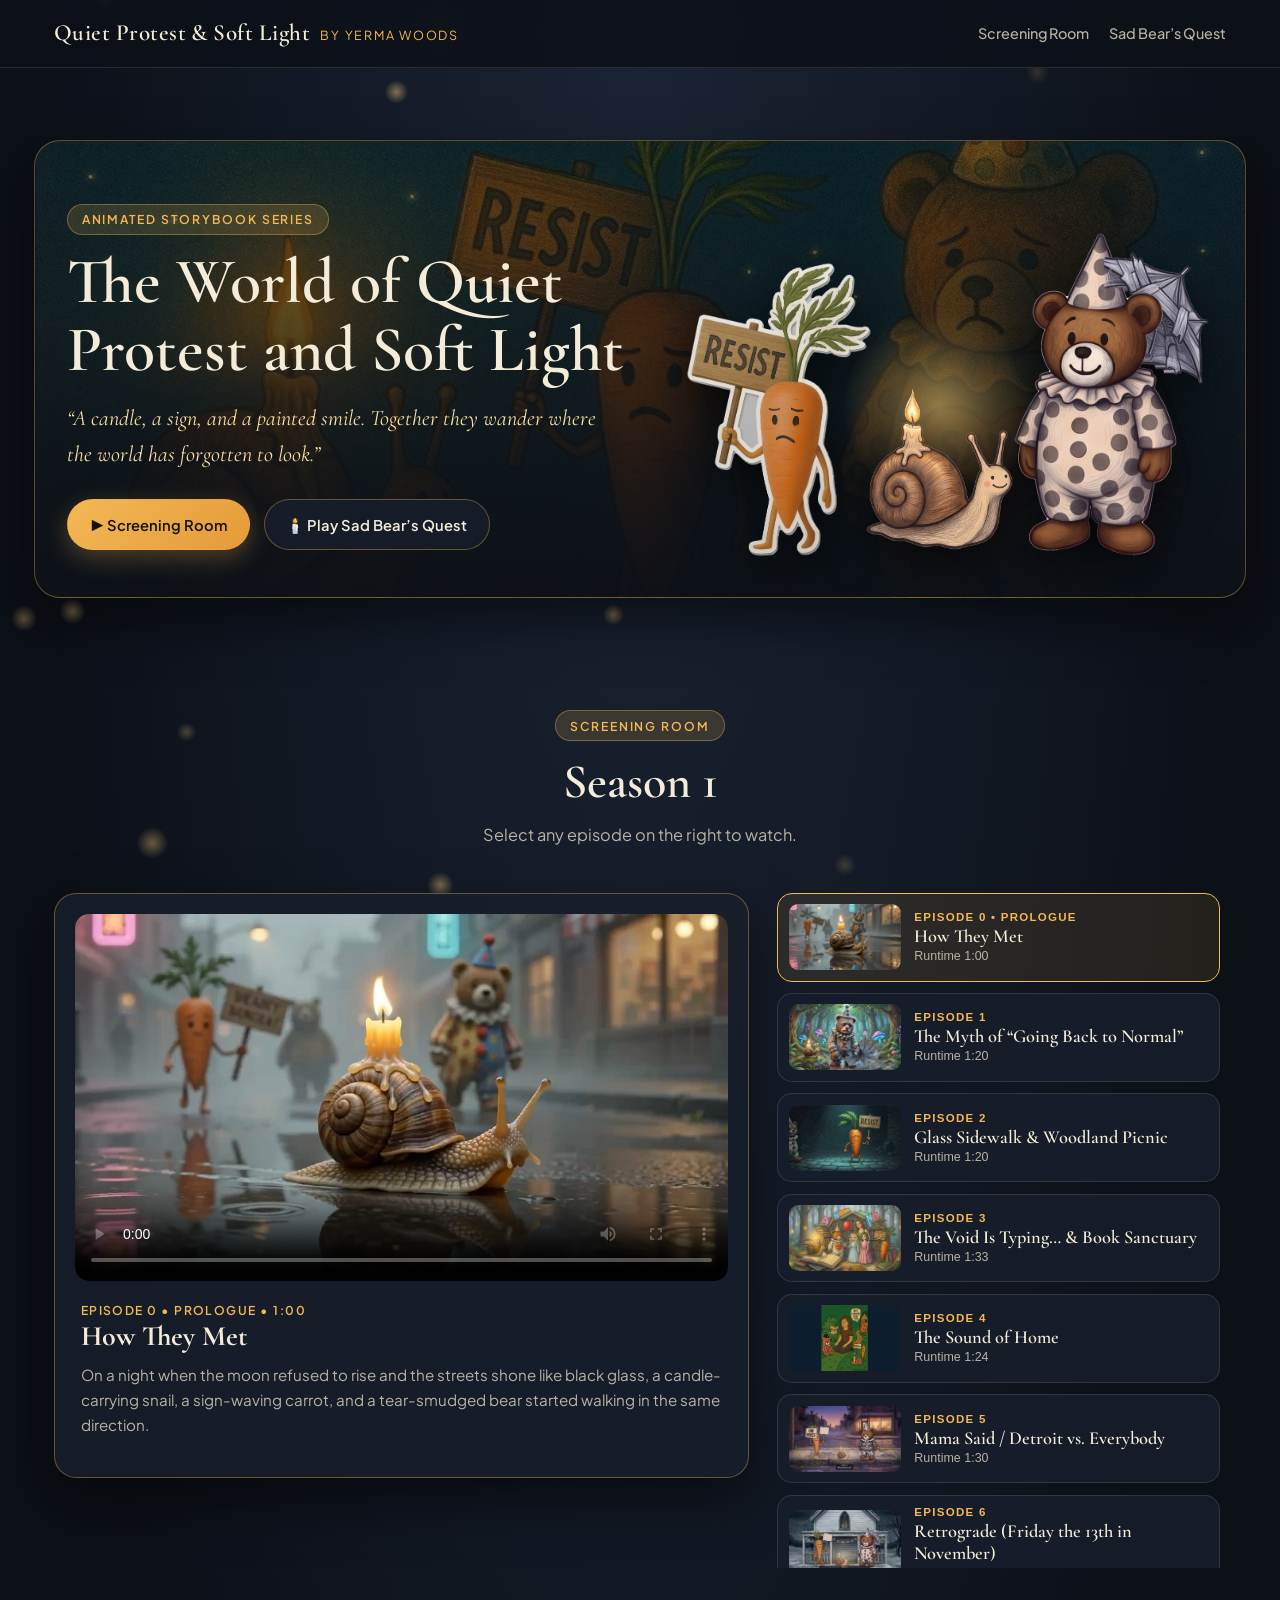
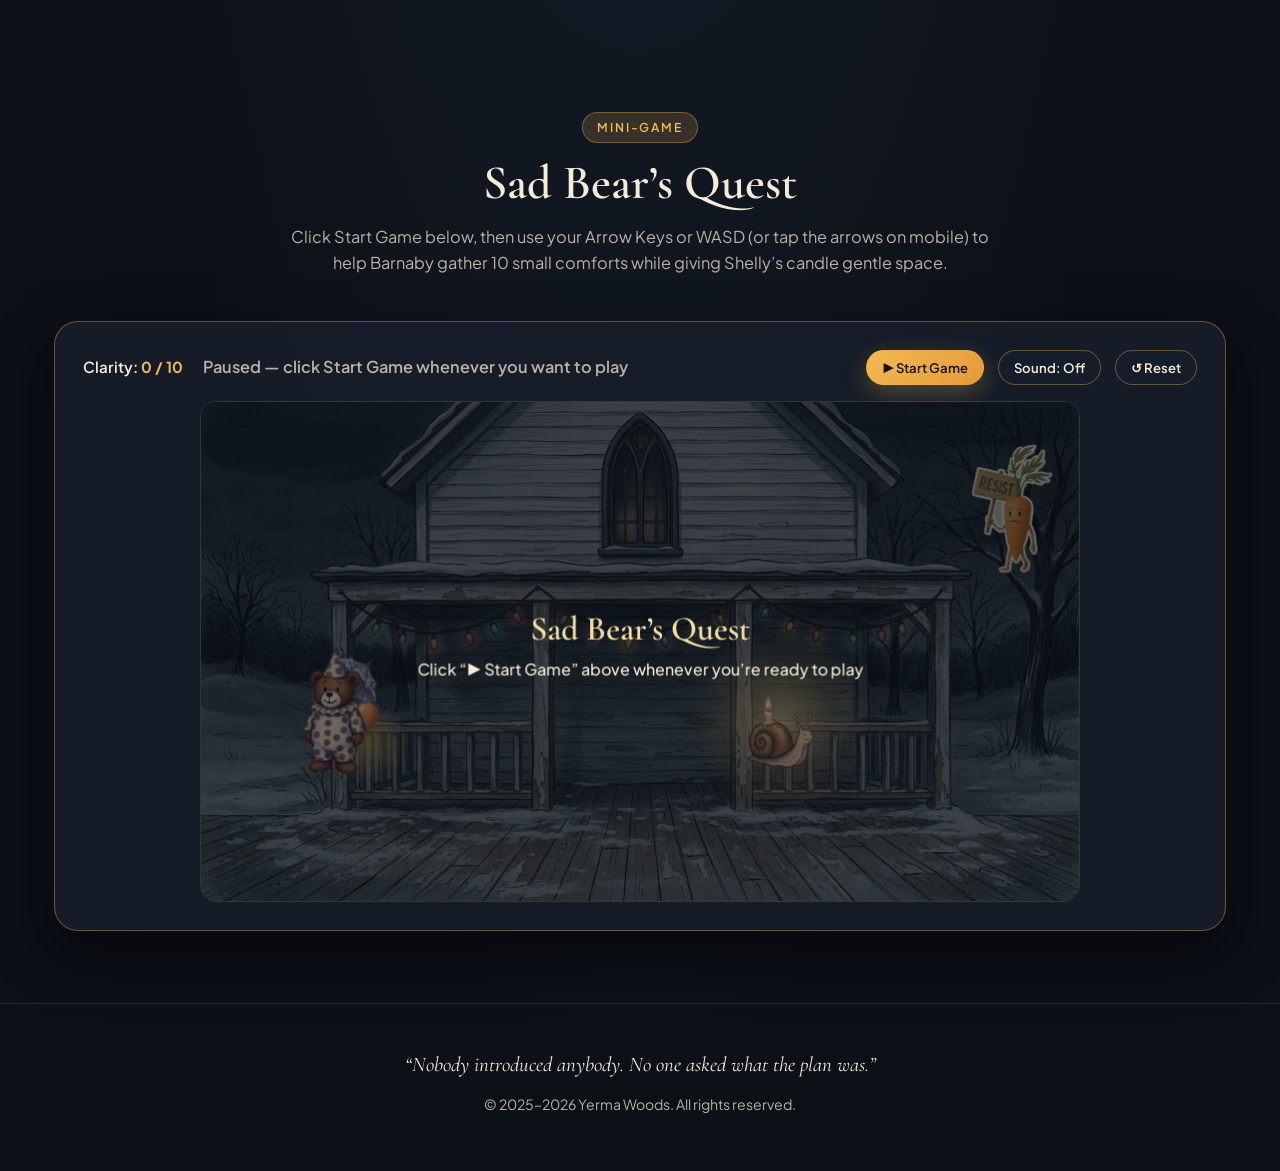
==== index.html @ 66f73f94 "The World of Quiet Protest and Soft Light — Screening Room & Game" ====
<!DOCTYPE html>
<html lang="en">
<head>
  <meta charset="UTF-8">
  <meta name="viewport" content="width=device-width, initial-scale=1.0">
  <title>The World of Quiet Protest and Soft Light — By Yerma Woods</title>
  <meta name="description" content="Watch Season 1 of The World of Quiet Protest and Soft Light and play Sad Bear's Quest.">
  <meta property="og:title" content="The World of Quiet Protest and Soft Light — By Yerma Woods">
  <meta property="og:description" content="Animated storybook fables featuring Shelly, Crunge, and Barnaby.">
  <meta property="og:type" content="website">
  <meta property="og:image" content="assets/posters/ep3.jpg">
  <meta name="twitter:card" content="summary_large_image">

  <link rel="preconnect" href="https://fonts.googleapis.com">
  <link rel="preconnect" href="https://fonts.gstatic.com" crossorigin>
  <link href="https://fonts.googleapis.com/css2?family=Cormorant+Garamond:ital,wght@0,500;0,600;0,700;1,400;1,600&family=Plus+Jakarta+Sans:wght@400;500;600;700&display=swap" rel="stylesheet">
  <link rel="stylesheet" href="styles.css">
</head>
<body>
  <canvas id="fireflyCanvas" aria-hidden="true"></canvas>

  <header class="site-nav">
    <div class="nav-inner">
      <a href="#top" class="brand">
        <span class="brand-title">Quiet Protest &amp; Soft Light</span>
        <span class="brand-byline">By Yerma Woods</span>
      </a>
      <nav class="nav-links" aria-label="Primary">
        <a href="#watch">Screening Room</a>
        <a href="#quest">Sad Bear’s Quest</a>
      </nav>
    </div>
  </header>

  <main id="top">
    <!-- Hero -->
    <section class="hero">
      <div class="hero-stage">
        <div class="hero-copy">
          <span class="eyebrow">Animated Storybook Series</span>
          <h1>The World of Quiet Protest and Soft Light</h1>
          <p class="hero-tagline">“A candle, a sign, and a painted smile. Together they wander where the world has forgotten to look.”</p>
          <div class="btn-row">
            <a href="#watch" class="btn btn-primary">▶ Screening Room</a>
            <a href="#quest" class="btn btn-secondary">🕯️ Play Sad Bear’s Quest</a>
          </div>
        </div>

        <div class="hero-diorama" aria-label="Crunge, Shelly, and Barnaby">
          <img class="diorama-char diorama-crunge" src="assets/sprites/crunge-resist.png" alt="Crunge" draggable="false">
          <div class="diorama-shelly-wrap">
            <div class="candle-aura"></div>
            <img class="diorama-char diorama-shelly" src="assets/sprites/shelly-content.png" alt="Shelly" draggable="false">
          </div>
          <img class="diorama-char diorama-barnaby" src="assets/sprites/barnaby-umbrella.png" alt="Barnaby" draggable="false">
        </div>
      </div>
    </section>

    <!-- 1. Season 1 Screening Room (Stream Only — No Downloads) -->
    <section id="watch" class="section">
      <div class="section-header">
        <span class="eyebrow">Screening Room</span>
        <h2 class="section-title">Season 1</h2>
        <p class="section-sub">Select any episode on the right to watch.</p>
      </div>

      <div class="theater-grid">
        <div class="player-card">
          <div id="videoStage" class="video-stage">
            <video id="mainVideo" controls controlsList="nodownload noplaybackrate" disablePictureInPicture playsinline preload="metadata" poster="assets/posters/ep0.jpg"></video>
          </div>
          <div class="player-meta">
            <div class="player-top-row">
              <div>
                <div id="nowPlayingBadge" class="now-playing-badge">Episode 0 • 1:00</div>
                <h3 id="playerTitle" class="player-title">How They Met</h3>
              </div>
            </div>
            <p id="playerDesc" class="player-desc"></p>
          </div>
        </div>

        <div id="episodePlaylist" class="playlist" aria-label="Episode selection"></div>
      </div>
    </section>

    <!-- 2. Sad Bear's Quest Mini-Game -->
    <section id="quest" class="section">
      <div class="section-header">
        <span class="eyebrow">Mini-Game</span>
        <h2 class="section-title">Sad Bear’s Quest</h2>
        <p class="section-sub">Click Start Game below, then use your Arrow Keys or WASD (or tap the arrows on mobile) to help Barnaby gather 10 small comforts while giving Shelly’s candle gentle space.</p>
      </div>

      <div class="game-shell">
        <div class="game-hud">
          <div class="hud-stats">
            <div class="hud-stat">Clarity: <span id="questScore">0 / 10</span></div>
            <div id="questStatus" class="section-sub">Paused — click Start Game whenever you want to play</div>
          </div>
          <div class="btn-row">
            <button id="questStartBtn" type="button" class="btn btn-primary btn-sm">▶ Start Game</button>
            <button id="questMuteBtn" type="button" class="btn btn-secondary btn-sm">Sound: Off</button>
            <button id="questResetBtn" type="button" class="btn btn-secondary btn-sm">↺ Reset</button>
          </div>
        </div>

        <div class="game-canvas-wrap">
          <canvas id="questCanvas" width="880" height="500"></canvas>
        </div>

        <div class="touch-controls" aria-label="Touch directional controls">
          <button type="button" class="touch-btn" data-dir="arrowleft" aria-label="Move Left">◀</button>
          <button type="button" class="touch-btn" data-dir="arrowup" aria-label="Move Up">▲</button>
          <button type="button" class="touch-btn" data-dir="arrowdown" aria-label="Move Down">▼</button>
          <button type="button" class="touch-btn" data-dir="arrowright" aria-label="Move Right">▶</button>
        </div>
      </div>
    </section>
  </main>

  <footer class="site-footer">
    <p class="footer-quote">“Nobody introduced anybody. No one asked what the plan was.”</p>
    <p>© 2025–2026 Yerma Woods. All rights reserved.</p>
  </footer>

  <script src="app.js"></script>
</body>
</html>
---- styles.css ----
:root {
  --bg-deep: #0c1017;
  --bg-mid: #131924;
  --bg-card: rgba(24, 31, 44, 0.86);
  --bg-card-hover: rgba(31, 40, 56, 0.95);
  --parchment: #f4ecd8;
  --parchment-muted: #b9b2a3;
  --amber: #f3b855;
  --amber-soft: rgba(243, 184, 85, 0.16);
  --amber-glow: rgba(243, 184, 85, 0.42);
  --terracotta: #d97843;
  --moss: #7ba07b;
  --border: rgba(244, 236, 216, 0.12);
  --border-amber: rgba(243, 184, 85, 0.36);
  --shadow-lg: 0 22px 54px rgba(0, 0, 0, 0.55);
  --font-serif: 'Cormorant Garamond', Georgia, serif;
  --font-sans: 'Plus Jakarta Sans', -apple-system, BlinkMacSystemFont, sans-serif;
  --font-marker: 'Permanent Marker', 'Caveat', cursive;
}

* {
  box-sizing: border-box;
  margin: 0;
  padding: 0;
}

html {
  scroll-behavior: smooth;
  background-color: var(--bg-deep);
  color: var(--parchment);
}

body {
  font-family: var(--font-sans);
  background: radial-gradient(ellipse at 50% 0%, #1b2434 0%, var(--bg-deep) 68%);
  color: var(--parchment);
  line-height: 1.65;
  overflow-x: hidden;
  min-height: 100vh;
}

img, canvas {
  -webkit-user-drag: none;
  user-select: none;
  -webkit-touch-callout: none;
}

#fireflyCanvas {
  position: fixed;
  inset: 0;
  width: 100%;
  height: 100%;
  pointer-events: none;
  z-index: 0;
  opacity: 0.72;
}

/* Navigation */
.site-nav {
  position: sticky;
  top: 0;
  z-index: 50;
  backdrop-filter: blur(14px);
  -webkit-backdrop-filter: blur(14px);
  background: rgba(12, 16, 23, 0.84);
  border-bottom: 1px solid var(--border);
}

.nav-inner {
  max-width: 1220px;
  margin: 0 auto;
  padding: 0.9rem 1.5rem;
  display: flex;
  align-items: center;
  justify-content: space-between;
  gap: 1rem;
  flex-wrap: wrap;
}

.brand {
  display: flex;
  align-items: baseline;
  gap: 0.65rem;
  text-decoration: none;
  color: var(--parchment);
}

.brand-title {
  font-family: var(--font-serif);
  font-size: 1.45rem;
  font-weight: 600;
  letter-spacing: 0.02em;
}

.brand-byline {
  font-size: 0.78rem;
  text-transform: uppercase;
  letter-spacing: 0.14em;
  color: var(--amber);
}

.nav-links {
  display: flex;
  gap: 1.25rem;
  flex-wrap: wrap;
}

.nav-links a {
  color: var(--parchment-muted);
  text-decoration: none;
  font-size: 0.9rem;
  font-weight: 500;
  transition: color 0.2s ease;
}

.nav-links a:hover {
  color: var(--amber);
}

/* Layout */
main, footer {
  position: relative;
  z-index: 1;
}

.section {
  max-width: 1220px;
  margin: 0 auto;
  padding: 4.5rem 1.5rem;
}

.section-header {
  text-align: center;
  max-width: 720px;
  margin: 0 auto 2.75rem;
}

.eyebrow {
  display: inline-block;
  font-size: 0.76rem;
  font-weight: 600;
  text-transform: uppercase;
  letter-spacing: 0.16em;
  color: var(--amber);
  background: var(--amber-soft);
  border: 1px solid var(--border-amber);
  padding: 0.28rem 0.85rem;
  border-radius: 999px;
  margin-bottom: 0.85rem;
}

.section-title {
  font-family: var(--font-serif);
  font-size: clamp(2.1rem, 4vw, 3rem);
  font-weight: 600;
  line-height: 1.15;
  margin-bottom: 0.75rem;
}

.section-sub {
  color: var(--parchment-muted);
  font-size: 1.02rem;
}

/* Hero Stage */
.hero {
  position: relative;
  max-width: 1260px;
  margin: 1.5rem auto 0;
  padding: 3rem 1.5rem 2.5rem;
}

.hero-stage {
  position: relative;
  border-radius: 26px;
  overflow: hidden;
  border: 1px solid var(--border-amber);
  box-shadow: var(--shadow-lg);
  background:
    linear-gradient(180deg, rgba(12, 16, 23, 0.45) 0%, rgba(12, 16, 23, 0.88) 72%, rgba(12, 16, 23, 0.97) 100%),
    url('assets/backgrounds/starry-night.jpg') center/cover no-repeat;
  padding: 3.5rem 2rem 2.5rem;
  display: grid;
  grid-template-columns: 1.1fr 1fr;
  gap: 2rem;
  align-items: center;
}

.hero-copy h1 {
  font-family: var(--font-serif);
  font-size: clamp(2.5rem, 5vw, 4.1rem);
  line-height: 1.06;
  font-weight: 600;
  margin-bottom: 1rem;
}

.hero-tagline {
  font-family: var(--font-serif);
  font-style: italic;
  font-size: 1.38rem;
  color: #f9dfa7;
  margin-bottom: 1.65rem;
  max-width: 540px;
}

.hero-desc {
  color: var(--parchment-muted);
  font-size: 1rem;
  max-width: 520px;
  margin-bottom: 1.75rem;
}

.btn-row {
  display: flex;
  flex-wrap: wrap;
  gap: 0.85rem;
}

.btn {
  display: inline-flex;
  align-items: center;
  gap: 0.5rem;
  padding: 0.78rem 1.35rem;
  border-radius: 999px;
  font-size: 0.92rem;
  font-weight: 600;
  text-decoration: none;
  cursor: pointer;
  border: 1px solid transparent;
  transition: transform 0.18s ease, box-shadow 0.18s ease, background 0.18s ease;
  font-family: var(--font-sans);
}

.btn:hover {
  transform: translateY(-2px);
}

.btn-primary {
  background: linear-gradient(135deg, var(--amber) 0%, #e59a38 100%);
  color: #15120c;
  box-shadow: 0 8px 24px rgba(243, 184, 85, 0.28);
}

.btn-secondary {
  background: rgba(24, 31, 44, 0.82);
  color: var(--parchment);
  border-color: var(--border-amber);
}

.btn-secondary:hover {
  background: rgba(38, 48, 66, 0.95);
}

.btn-sm {
  padding: 0.48rem 0.95rem;
  font-size: 0.82rem;
}

.hero-diorama {
  position: relative;
  height: 360px;
  display: flex;
  align-items: flex-end;
  justify-content: center;
}

.diorama-char {
  position: relative;
  object-fit: contain;
  filter: drop-shadow(0 16px 24px rgba(0, 0, 0, 0.65));
  transition: transform 0.35s ease;
}

.diorama-char:hover {
  transform: translateY(-6px) scale(1.03);
}

.diorama-crunge {
  height: 295px;
  margin-right: -12px;
  z-index: 2;
}

.diorama-shelly-wrap {
  position: relative;
  z-index: 3;
  margin: 0 6px;
}

.candle-aura {
  position: absolute;
  width: 190px;
  height: 190px;
  left: 50%;
  top: 12%;
  transform: translate(-50%, -50%);
  background: radial-gradient(circle, rgba(255, 214, 122, 0.52) 0%, rgba(243, 184, 85, 0.18) 45%, transparent 72%);
  border-radius: 50%;
  animation: pulseCandle 3.4s ease-in-out infinite;
  pointer-events: none;
}

@keyframes pulseCandle {
  0%, 100% { transform: translate(-50%, -50%) scale(0.95); opacity: 0.82; }
  50% { transform: translate(-50%, -50%) scale(1.09); opacity: 1; }
}

.diorama-shelly {
  height: 162px;
}

.diorama-barnaby {
  height: 325px;
  margin-left: -6px;
  z-index: 2;
}

/* Screening Room */
.theater-grid {
  display: grid;
  grid-template-columns: 1.55fr 1fr;
  gap: 1.75rem;
  align-items: start;
}

.player-card {
  background: var(--bg-card);
  border: 1px solid var(--border-amber);
  border-radius: 22px;
  padding: 1.25rem;
  box-shadow: var(--shadow-lg);
}

.video-stage {
  width: 100%;
  background: #05070b;
  border-radius: 14px;
  overflow: hidden;
  display: flex;
  justify-content: center;
  align-items: center;
  aspect-ratio: 16 / 9;
  transition: aspect-ratio 0.25s ease;
}

.video-stage.vertical-mode {
  aspect-ratio: auto;
  max-height: 580px;
}

.video-stage video {
  width: 100%;
  height: 100%;
  max-height: 580px;
  object-fit: contain;
  display: block;
}

.player-meta {
  padding: 1.15rem 0.35rem 0.25rem;
}

.player-top-row {
  display: flex;
  justify-content: space-between;
  align-items: flex-start;
  gap: 1rem;
  flex-wrap: wrap;
  margin-bottom: 0.55rem;
}

.now-playing-badge {
  font-size: 0.76rem;
  text-transform: uppercase;
  letter-spacing: 0.12em;
  color: var(--amber);
  font-weight: 600;
}

.player-title {
  font-family: var(--font-serif);
  font-size: 1.75rem;
  line-height: 1.2;
}

.player-desc {
  color: var(--parchment-muted);
  font-size: 0.95rem;
  margin-bottom: 1rem;
}

.player-actions {
  display: flex;
  flex-wrap: wrap;
  gap: 0.65rem;
  align-items: center;
}

.voice-toggle {
  display: none;
  gap: 0.4rem;
  background: rgba(12, 16, 23, 0.7);
  padding: 0.28rem;
  border-radius: 999px;
  border: 1px solid var(--border);
}

.voice-toggle.visible {
  display: inline-flex;
}

.voice-pill {
  background: transparent;
  border: none;
  color: var(--parchment-muted);
  font-size: 0.78rem;
  font-weight: 600;
  padding: 0.35rem 0.75rem;
  border-radius: 999px;
  cursor: pointer;
}

.voice-pill.active {
  background: var(--amber);
  color: #16120a;
}

.playlist {
  display: flex;
  flex-direction: column;
  gap: 0.72rem;
  max-height: 675px;
  overflow-y: auto;
  padding-right: 0.35rem;
}

.ep-item {
  display: grid;
  grid-template-columns: 112px 1fr;
  gap: 0.85rem;
  align-items: center;
  background: var(--bg-card);
  border: 1px solid var(--border);
  border-radius: 15px;
  padding: 0.65rem;
  cursor: pointer;
  text-align: left;
  color: var(--parchment);
  transition: border-color 0.2s ease, background 0.2s ease, transform 0.16s ease;
}

.ep-item:hover {
  background: var(--bg-card-hover);
  transform: translateX(3px);
}

.ep-item.active {
  border-color: var(--amber);
  background: rgba(243, 184, 85, 0.1);
}

.ep-thumb {
  width: 112px;
  height: 66px;
  border-radius: 9px;
  object-fit: cover;
  background: #0a0d13;
}

.ep-num {
  font-size: 0.72rem;
  font-weight: 700;
  text-transform: uppercase;
  letter-spacing: 0.11em;
  color: var(--amber);
}

.ep-name {
  font-family: var(--font-serif);
  font-size: 1.15rem;
  font-weight: 600;
  line-height: 1.2;
  margin: 0.12rem 0;
}

.ep-runtime {
  font-size: 0.78rem;
  color: var(--parchment-muted);
}

/* Cast Cards */
.trio-grid {
  display: grid;
  grid-template-columns: repeat(3, 1fr);
  gap: 1.5rem;
  margin-bottom: 2rem;
}

.cast-card {
  background: var(--bg-card);
  border: 1px solid var(--border);
  border-radius: 22px;
  padding: 1.65rem 1.4rem;
  display: flex;
  flex-direction: column;
  align-items: center;
  text-align: center;
  box-shadow: var(--shadow-lg);
}

.cast-stage {
  height: 255px;
  width: 100%;
  display: flex;
  align-items: center;
  justify-content: center;
  background: radial-gradient(circle at 50% 62%, rgba(243, 184, 85, 0.14) 0%, transparent 66%);
  margin-bottom: 1rem;
  position: relative;
}

.cast-stage img {
  max-height: 235px;
  max-width: 90%;
  object-fit: contain;
  filter: drop-shadow(0 12px 20px rgba(0, 0, 0, 0.55));
  transition: transform 0.25s ease;
}

.mood-pills {
  display: flex;
  flex-wrap: wrap;
  justify-content: center;
  gap: 0.4rem;
  margin-bottom: 1.1rem;
}

.mood-pill {
  background: rgba(255, 255, 255, 0.05);
  border: 1px solid var(--border);
  color: var(--parchment-muted);
  padding: 0.3rem 0.68rem;
  border-radius: 999px;
  font-size: 0.76rem;
  cursor: pointer;
  transition: all 0.18s ease;
}

.mood-pill.active, .mood-pill:hover {
  border-color: var(--amber);
  color: #16120a;
  background: var(--amber);
  font-weight: 600;
}

.cast-role {
  font-size: 0.74rem;
  text-transform: uppercase;
  letter-spacing: 0.14em;
  color: var(--amber);
  margin-bottom: 0.25rem;
}

.cast-name {
  font-family: var(--font-serif);
  font-size: 1.7rem;
  margin-bottom: 0.6rem;
}

.cast-quote {
  font-size: 0.93rem;
  color: var(--parchment-muted);
  line-height: 1.62;
}

.supporting-grid {
  display: grid;
  grid-template-columns: repeat(3, 1fr);
  gap: 1.25rem;
}

.support-card {
  background: rgba(20, 26, 37, 0.75);
  border: 1px solid var(--border);
  border-radius: 18px;
  padding: 1.15rem;
  display: flex;
  align-items: center;
  gap: 1rem;
}

.support-card img {
  width: 86px;
  height: 105px;
  object-fit: contain;
  flex-shrink: 0;
  filter: drop-shadow(0 8px 14px rgba(0, 0, 0, 0.5));
}

.support-card h4 {
  font-family: var(--font-serif);
  font-size: 1.3rem;
  margin-bottom: 0.2rem;
}

.support-card p {
  font-size: 0.86rem;
  color: var(--parchment-muted);
}

/* Protest Sign Studio */
.studio-wrap {
  display: grid;
  grid-template-columns: 1fr 1.05fr;
  gap: 2rem;
  background: var(--bg-card);
  border: 1px solid var(--border-amber);
  border-radius: 24px;
  padding: 2rem;
  box-shadow: var(--shadow-lg);
  align-items: center;
}

.studio-canvas-box {
  display: flex;
  flex-direction: column;
  align-items: center;
  gap: 0.75rem;
}

#signCanvas {
  width: 100%;
  max-width: 460px;
  height: auto;
  border-radius: 18px;
  border: 1px solid var(--border);
  background: repeating-conic-gradient(#171e2b 0% 25%, #111722 0% 50%) 50% / 24px 24px;
  box-shadow: 0 14px 34px rgba(0, 0, 0, 0.5);
}

.studio-controls {
  display: flex;
  flex-direction: column;
  gap: 1.15rem;
}

.control-group label {
  display: block;
  font-size: 0.82rem;
  font-weight: 600;
  text-transform: uppercase;
  letter-spacing: 0.1em;
  color: var(--amber);
  margin-bottom: 0.45rem;
}

.control-group textarea {
  width: 100%;
  background: rgba(10, 14, 21, 0.85);
  border: 1px solid var(--border-amber);
  border-radius: 12px;
  padding: 0.8rem 1rem;
  color: var(--parchment);
  font-family: var(--font-sans);
  font-size: 1rem;
  resize: vertical;
  min-height: 86px;
}

.chip-row {
  display: flex;
  flex-wrap: wrap;
  gap: 0.45rem;
}

.preset-chip {
  background: rgba(255, 255, 255, 0.06);
  border: 1px solid var(--border);
  color: var(--parchment);
  padding: 0.36rem 0.72rem;
  border-radius: 999px;
  font-size: 0.78rem;
  cursor: pointer;
  transition: all 0.16s ease;
}

.preset-chip:hover, .preset-chip.active {
  border-color: var(--amber);
  background: var(--amber-soft);
  color: #ffe2a4;
}

/* Sad Bear's Quest Mini-Game */
.game-shell {
  background: var(--bg-card);
  border: 1px solid var(--border-amber);
  border-radius: 24px;
  padding: 1.75rem;
  box-shadow: var(--shadow-lg);
}

.game-hud {
  display: flex;
  justify-content: space-between;
  align-items: center;
  flex-wrap: wrap;
  gap: 1rem;
  margin-bottom: 1rem;
}

.hud-stats {
  display: flex;
  gap: 1.25rem;
  font-weight: 600;
  font-size: 0.95rem;
}

.hud-stat span {
  color: var(--amber);
  font-weight: 700;
}

.game-canvas-wrap {
  position: relative;
  width: 100%;
  max-width: 880px;
  margin: 0 auto;
  border-radius: 16px;
  overflow: hidden;
  border: 1px solid var(--border);
}

#questCanvas {
  width: 100%;
  height: auto;
  display: block;
  background: #0e1520;
}

.touch-controls {
  display: none;
  justify-content: center;
  gap: 0.6rem;
  margin-top: 1rem;
}

.touch-btn {
  width: 52px;
  height: 52px;
  border-radius: 14px;
  border: 1px solid var(--border-amber);
  background: rgba(20, 27, 39, 0.92);
  color: var(--parchment);
  font-size: 1.25rem;
  cursor: pointer;
}

@media (pointer: coarse), (max-width: 820px) {
  .touch-controls {
    display: flex;
  }
}

/* Stickers */
.sticker-grid {
  display: grid;
  grid-template-columns: repeat(4, 1fr);
  gap: 1.25rem;
}

.sticker-card {
  background: var(--bg-card);
  border: 1px solid var(--border);
  border-radius: 20px;
  padding: 1.35rem 1rem;
  text-align: center;
  display: flex;
  flex-direction: column;
  align-items: center;
  justify-content: space-between;
  gap: 0.85rem;
}

.sticker-card img {
  height: 175px;
  max-width: 92%;
  object-fit: contain;
  filter: drop-shadow(0 10px 18px rgba(0, 0, 0, 0.5));
  transition: transform 0.22s ease;
}

.sticker-card:hover img {
  transform: scale(1.06) rotate(-2deg);
}

.sticker-card h4 {
  font-family: var(--font-serif);
  font-size: 1.25rem;
}

/* Footer */
.site-footer {
  border-top: 1px solid var(--border);
  padding: 2.8rem 1.5rem 3.4rem;
  text-align: center;
  color: var(--parchment-muted);
  font-size: 0.88rem;
}

.footer-quote {
  font-family: var(--font-serif);
  font-style: italic;
  font-size: 1.3rem;
  color: var(--parchment);
  margin-bottom: 0.65rem;
}

@media (max-width: 960px) {
  .hero-stage,
  .theater-grid,
  .studio-wrap {
    grid-template-columns: 1fr;
  }
  .trio-grid {
    grid-template-columns: 1fr;
  }
  .supporting-grid {
    grid-template-columns: 1fr;
  }
  .sticker-grid {
    grid-template-columns: repeat(2, 1fr);
  }
  .hero-diorama {
    height: 290px;
  }
  .diorama-barnaby { height: 250px; }
  .diorama-crunge { height: 235px; }
  .diorama-shelly { height: 130px; }
}

@media (max-width: 520px) {
  .sticker-grid {
    grid-template-columns: 1fr;
  }
}
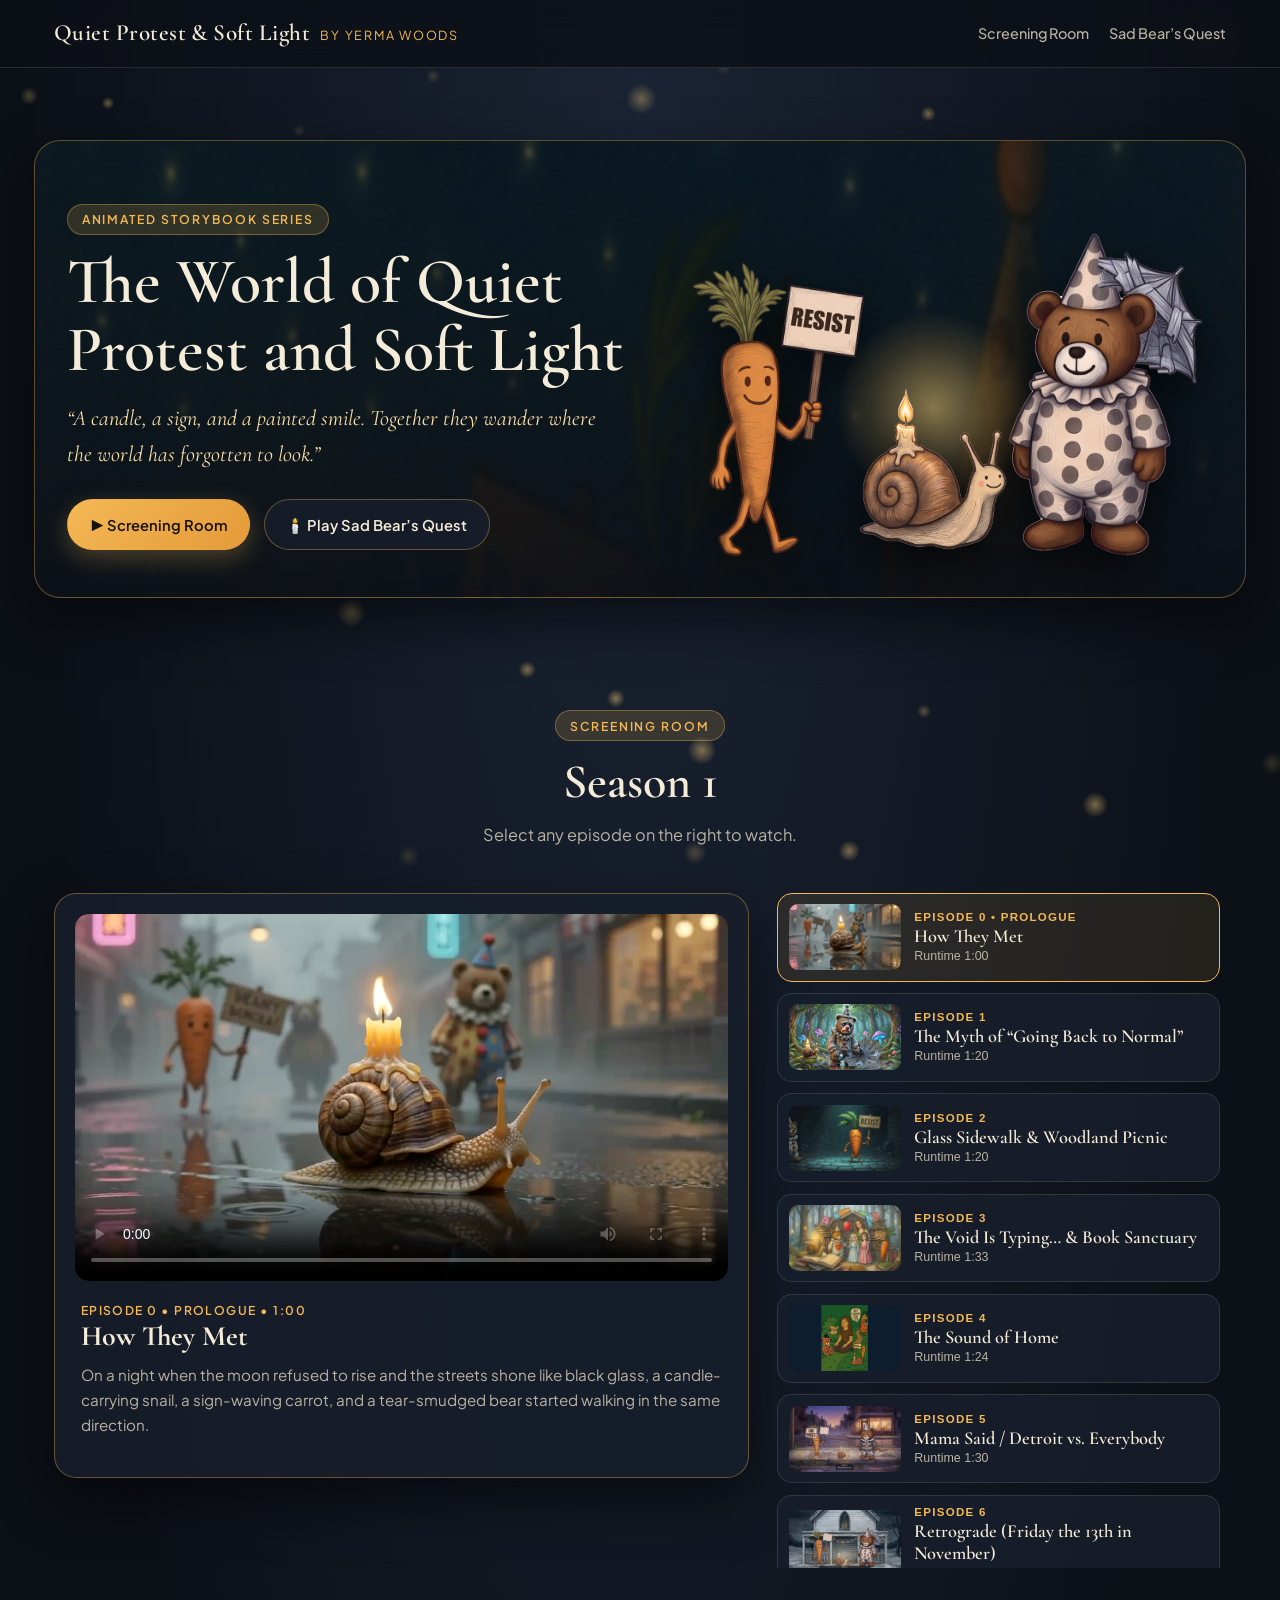
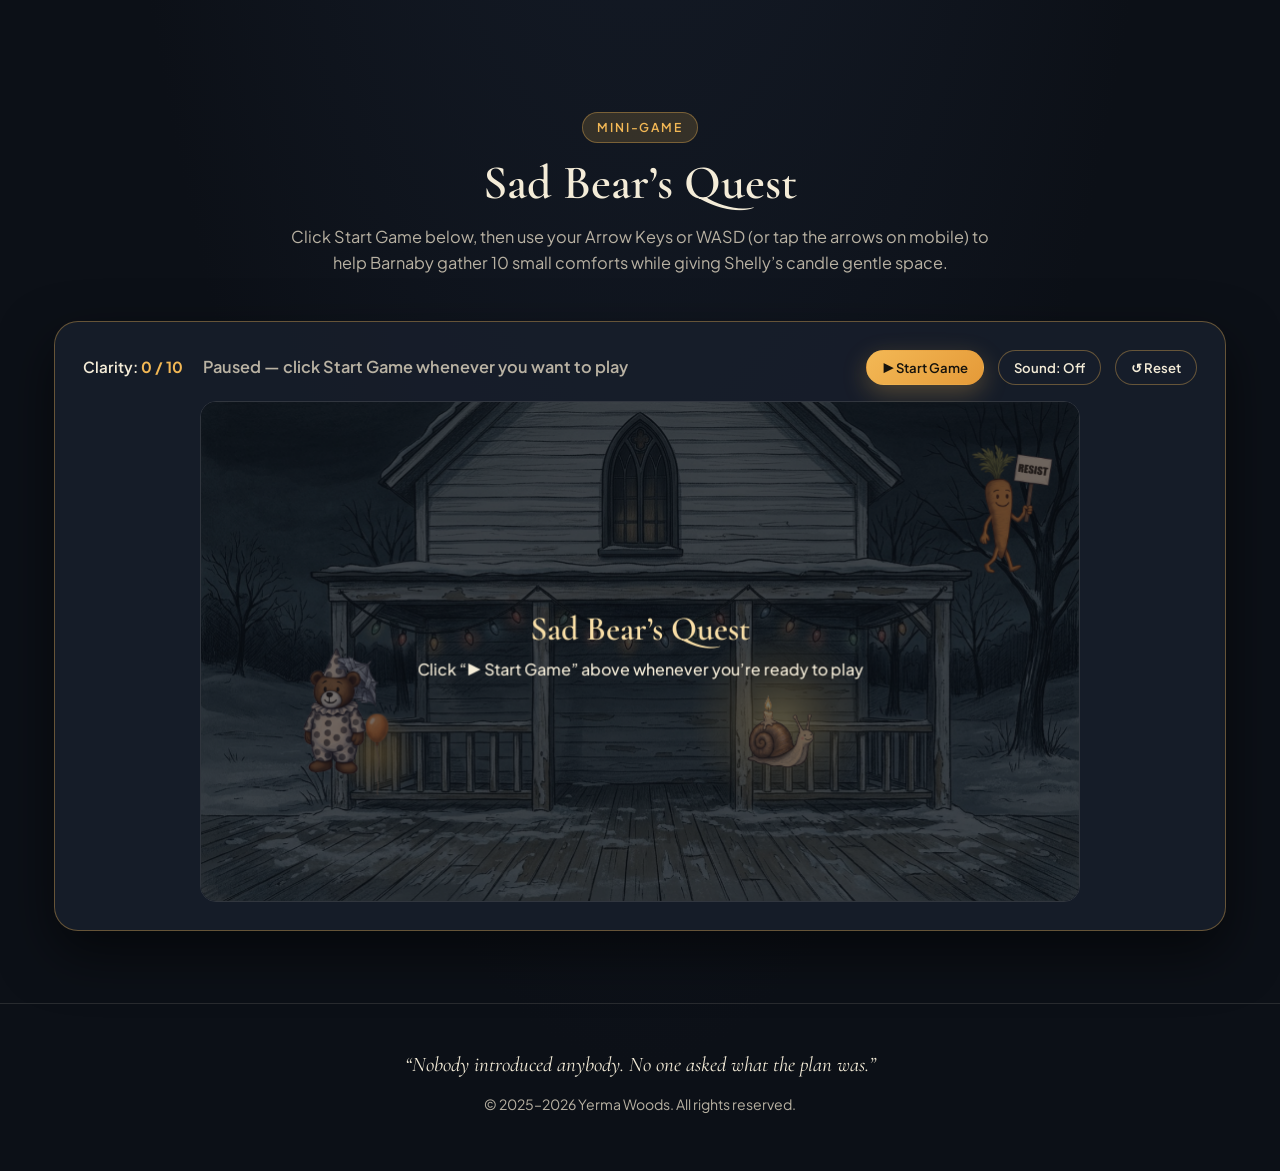
==== commit a7f55956: "Fix mobile iPhone hero layout, overflow, and borderless Crunge sprite" ====
--- a/index.html
+++ b/index.html
@@ -14,7 +14,7 @@
   <link rel="preconnect" href="https://fonts.googleapis.com">
   <link rel="preconnect" href="https://fonts.gstatic.com" crossorigin>
   <link href="https://fonts.googleapis.com/css2?family=Cormorant+Garamond:ital,wght@0,500;0,600;0,700;1,400;1,600&family=Plus+Jakarta+Sans:wght@400;500;600;700&display=swap" rel="stylesheet">
-  <link rel="stylesheet" href="styles.css">
+  <link rel="stylesheet" href="styles.css?v=4">
 </head>
 <body>
   <canvas id="fireflyCanvas" aria-hidden="true"></canvas>
@@ -47,7 +47,7 @@
         </div>
 
         <div class="hero-diorama" aria-label="Crunge, Shelly, and Barnaby">
-          <img class="diorama-char diorama-crunge" src="assets/sprites/crunge-resist.png" alt="Crunge" draggable="false">
+          <img class="diorama-char diorama-crunge" src="assets/sprites/crunge-resist.png?v=4" alt="Crunge" draggable="false">
           <div class="diorama-shelly-wrap">
             <div class="candle-aura"></div>
             <img class="diorama-char diorama-shelly" src="assets/sprites/shelly-content.png" alt="Shelly" draggable="false">
--- a/styles.css
+++ b/styles.css
@@ -28,6 +28,9 @@
   scroll-behavior: smooth;
   background-color: var(--bg-deep);
   color: var(--parchment);
+  width: 100%;
+  max-width: 100%;
+  overflow-x: hidden;
 }
 
 body {
@@ -35,6 +38,8 @@
   background: radial-gradient(ellipse at 50% 0%, #1b2434 0%, var(--bg-deep) 68%);
   color: var(--parchment);
   line-height: 1.65;
+  width: 100%;
+  max-width: 100%;
   overflow-x: hidden;
   min-height: 100vh;
 }
@@ -177,13 +182,17 @@
   border: 1px solid var(--border-amber);
   box-shadow: var(--shadow-lg);
   background:
-    linear-gradient(180deg, rgba(12, 16, 23, 0.45) 0%, rgba(12, 16, 23, 0.88) 72%, rgba(12, 16, 23, 0.97) 100%),
-    url('assets/backgrounds/starry-night.jpg') center/cover no-repeat;
+    linear-gradient(180deg, rgba(12, 16, 23, 0.58) 0%, rgba(12, 16, 23, 0.86) 72%, rgba(12, 16, 23, 0.96) 100%),
+    url('assets/backgrounds/starry-night.jpg?v=3') center/cover no-repeat;
   padding: 3.5rem 2rem 2.5rem;
   display: grid;
-  grid-template-columns: 1.1fr 1fr;
+  grid-template-columns: minmax(0, 1.1fr) minmax(0, 1fr);
   gap: 2rem;
   align-items: center;
+}
+
+.hero-copy {
+  min-width: 0;
 }
 
 .hero-copy h1 {
@@ -710,9 +719,11 @@
 
 .hud-stats {
   display: flex;
-  gap: 1.25rem;
+  flex-wrap: wrap;
+  gap: 0.6rem 1.25rem;
   font-weight: 600;
   font-size: 0.95rem;
+  min-width: 0;
 }
 
 .hud-stat span {
@@ -819,27 +830,118 @@
   .hero-stage,
   .theater-grid,
   .studio-wrap {
-    grid-template-columns: 1fr;
-  }
-  .trio-grid {
-    grid-template-columns: 1fr;
-  }
+    grid-template-columns: minmax(0, 1fr);
+  }
+  .hero-stage {
+    text-align: center;
+    padding: 2.4rem 1.5rem 1.75rem;
+    gap: 1.5rem;
+  }
+  .hero-copy {
+    display: flex;
+    flex-direction: column;
+    align-items: center;
+  }
+  .hero-copy .btn-row {
+    justify-content: center;
+  }
+  .trio-grid,
   .supporting-grid {
-    grid-template-columns: 1fr;
+    grid-template-columns: minmax(0, 1fr);
   }
   .sticker-grid {
     grid-template-columns: repeat(2, 1fr);
   }
   .hero-diorama {
-    height: 290px;
-  }
-  .diorama-barnaby { height: 250px; }
-  .diorama-crunge { height: 235px; }
-  .diorama-shelly { height: 130px; }
-}
-
-@media (max-width: 520px) {
-  .sticker-grid {
-    grid-template-columns: 1fr;
-  }
-}
+    width: 100%;
+    max-width: 100%;
+    height: auto;
+    padding-top: 0.5rem;
+  }
+  .diorama-barnaby { height: 225px; }
+  .diorama-crunge { height: 210px; }
+  .diorama-shelly { height: 120px; }
+}
+
+@media (max-width: 600px) {
+  .nav-inner {
+    padding: 0.75rem 1rem;
+    flex-direction: column;
+    align-items: center;
+    text-align: center;
+    gap: 0.4rem;
+  }
+  .brand {
+    flex-direction: column;
+    align-items: center;
+    gap: 0.1rem;
+  }
+  .brand-title {
+    font-size: 1.3rem;
+  }
+  .nav-links {
+    justify-content: center;
+    gap: 1.2rem;
+  }
+  .hero {
+    margin-top: 0.35rem;
+    padding: 0.85rem 0.9rem 1.25rem;
+  }
+  .hero-stage {
+    border-radius: 20px;
+    padding: 1.65rem 1.15rem 1.2rem;
+    gap: 1.15rem;
+  }
+  .hero-copy h1 {
+    font-size: clamp(1.9rem, 8vw, 2.35rem);
+    line-height: 1.12;
+    margin-bottom: 0.75rem;
+  }
+  .hero-tagline {
+    font-size: 1.12rem;
+    line-height: 1.45;
+    margin-bottom: 1.25rem;
+  }
+  .hero-copy .btn-row {
+    width: 100%;
+    flex-direction: column;
+    align-items: stretch;
+    gap: 0.65rem;
+  }
+  .hero-copy .btn {
+    width: 100%;
+    justify-content: center;
+  }
+  .hero-diorama {
+    padding-top: 0.35rem;
+  }
+  .diorama-crunge {
+    height: 150px;
+    margin-right: -4px;
+  }
+  .diorama-shelly {
+    height: 88px;
+  }
+  .candle-aura {
+    width: 120px;
+    height: 120px;
+  }
+  .diorama-barnaby {
+    height: 162px;
+    margin-left: -2px;
+  }
+  .section {
+    padding: 2.8rem 1rem;
+  }
+  .ep-item {
+    grid-template-columns: 96px minmax(0, 1fr);
+    gap: 0.65rem;
+  }
+  .ep-thumb {
+    width: 96px;
+    height: 58px;
+  }
+  .game-shell {
+    padding: 1.15rem;
+  }
+}
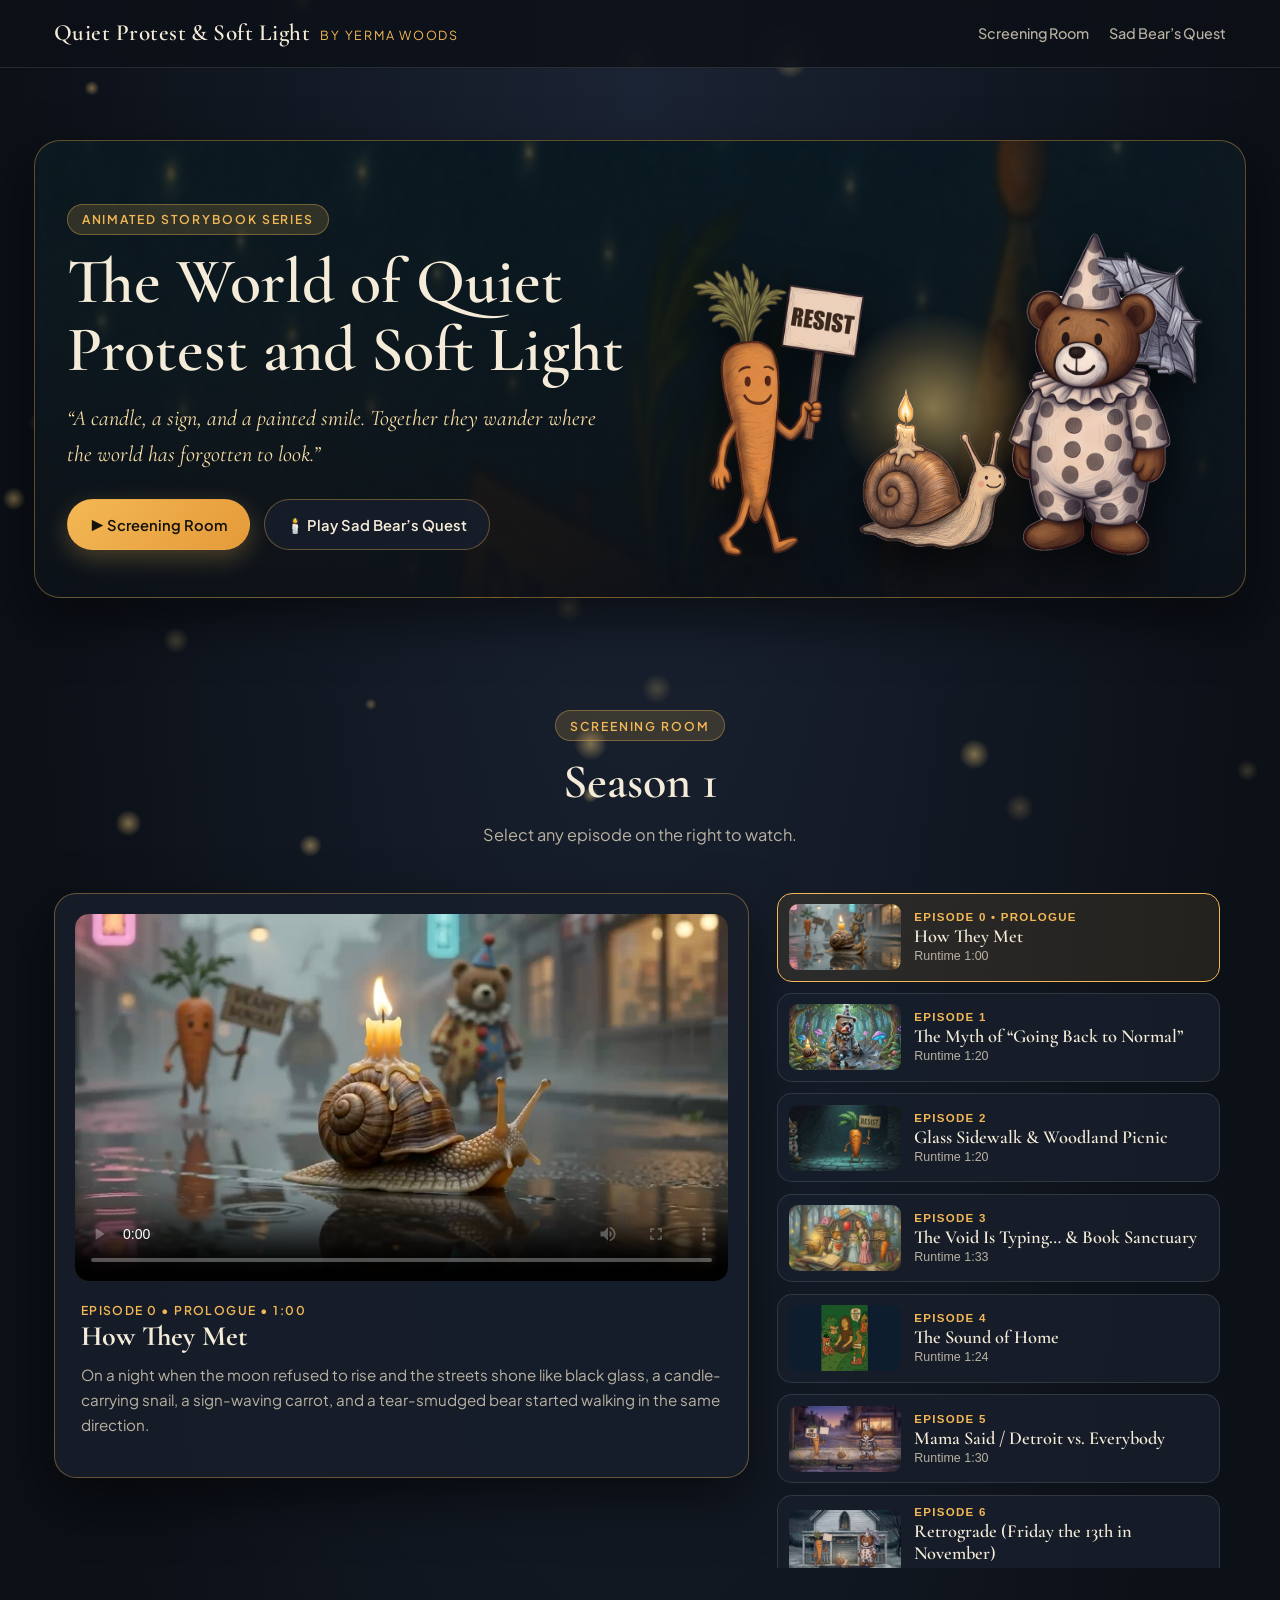
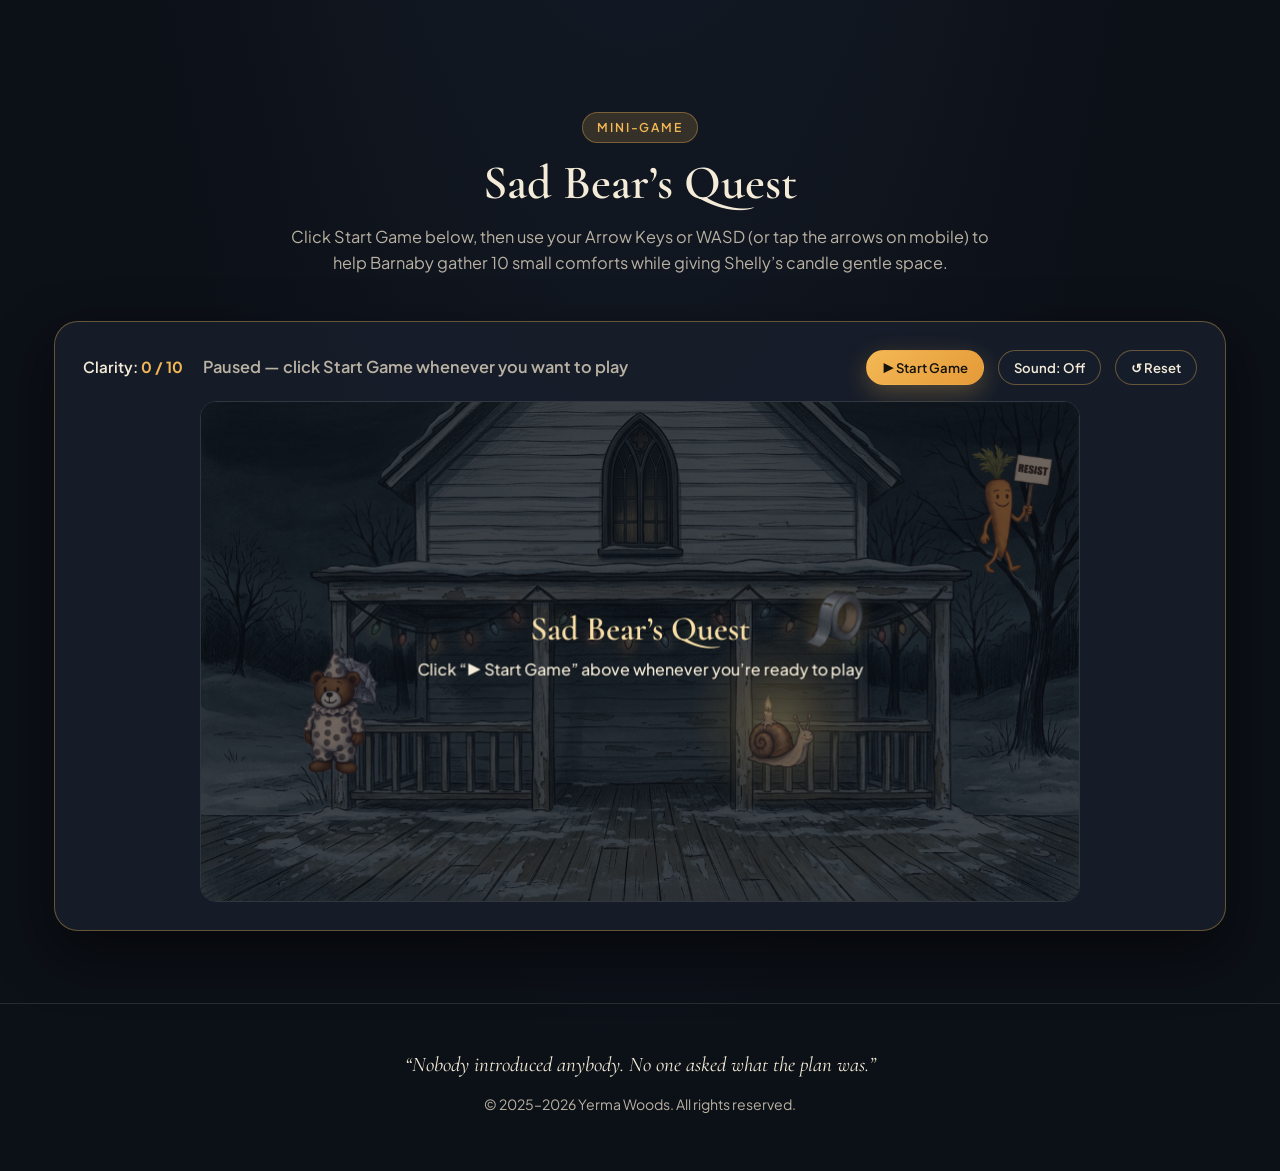
==== commit 4c7a0eeb: "Cache-bust app.js for Episode 7 release" ====
--- a/index.html
+++ b/index.html
@@ -125,6 +125,6 @@
     <p>© 2025–2026 Yerma Woods. All rights reserved.</p>
   </footer>
 
-  <script src="app.js"></script>
+  <script src="app.js?v=7"></script>
 </body>
 </html>
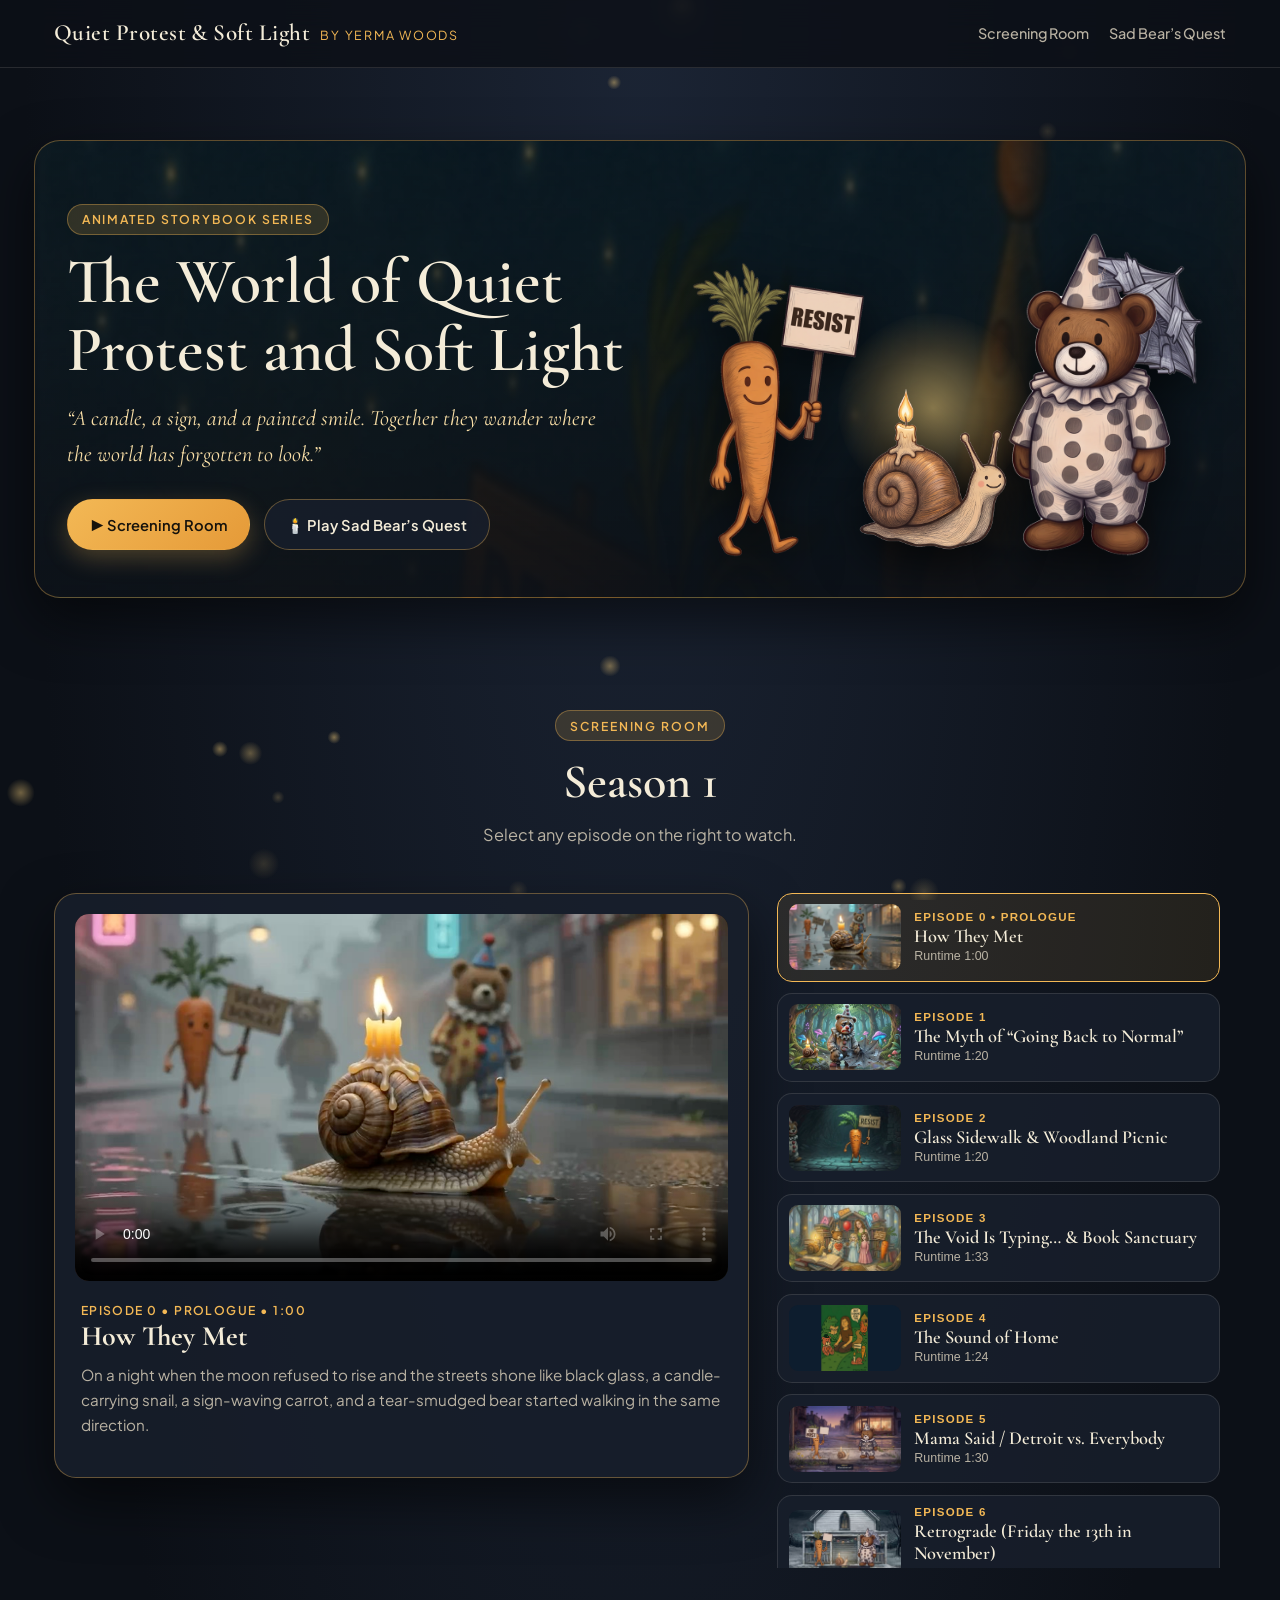
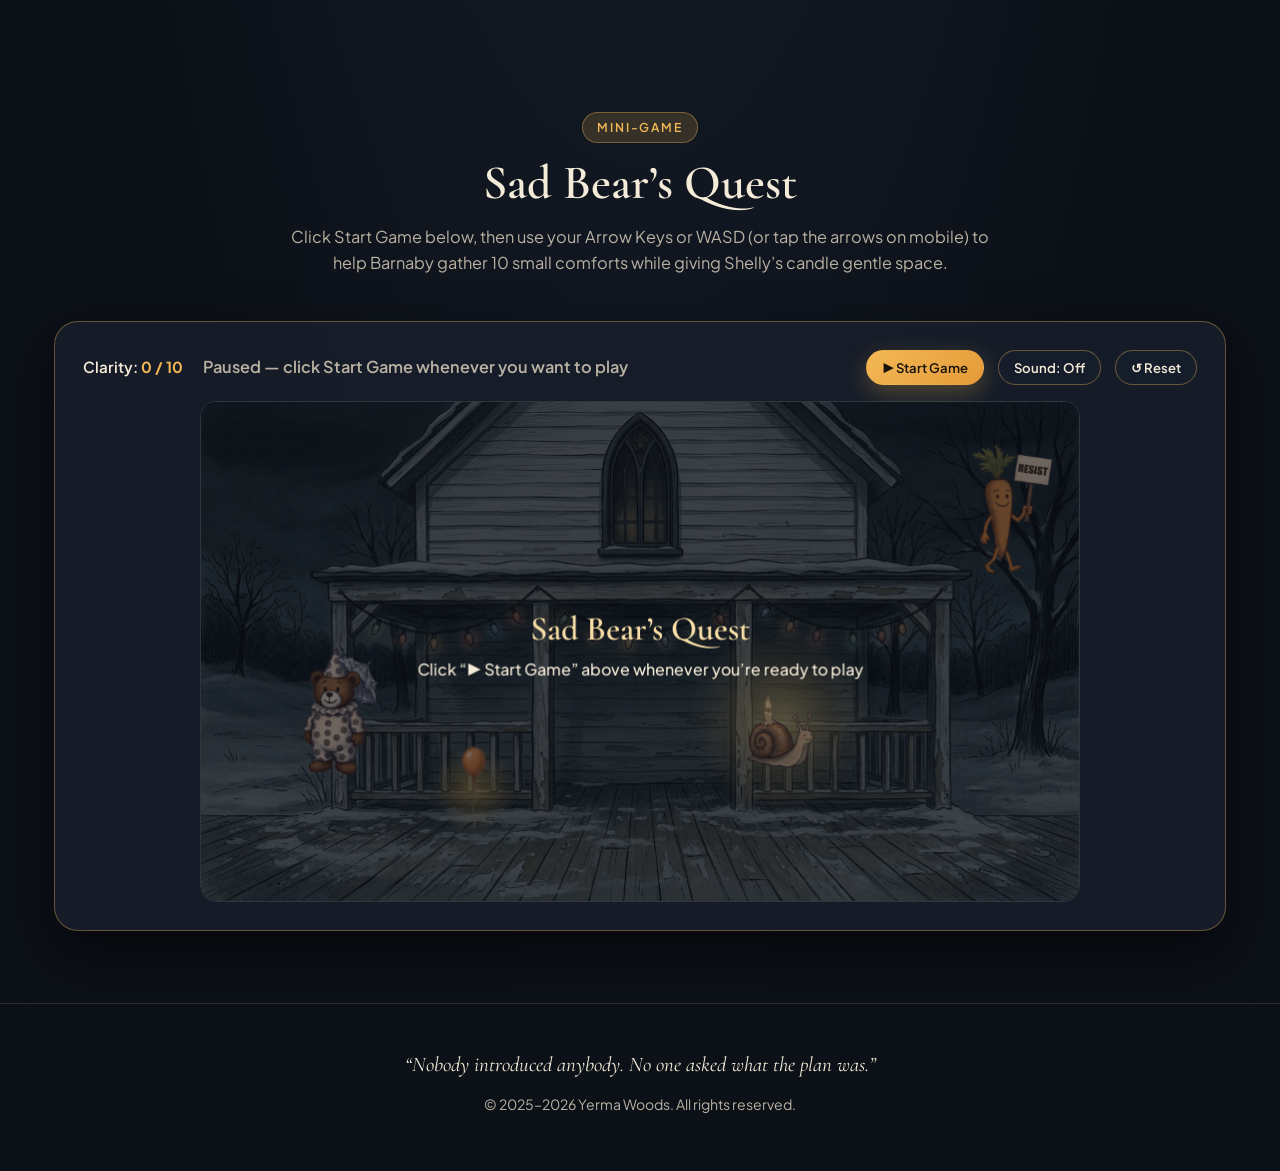
==== commit 2d83044d: "Configure quietprotest.org custom domain and publish Episodes 8 & 9" ====
--- a/index.html
+++ b/index.html
@@ -8,7 +8,9 @@
   <meta property="og:title" content="The World of Quiet Protest and Soft Light — By Yerma Woods">
   <meta property="og:description" content="Animated storybook fables featuring Shelly, Crunge, and Barnaby.">
   <meta property="og:type" content="website">
-  <meta property="og:image" content="assets/posters/ep3.jpg">
+  <meta property="og:url" content="https://quietprotest.org/">
+  <meta property="og:image" content="https://quietprotest.org/assets/posters/ep3.jpg">
+  <link rel="canonical" href="https://quietprotest.org/">
   <meta name="twitter:card" content="summary_large_image">
 
   <link rel="preconnect" href="https://fonts.googleapis.com">
@@ -125,6 +127,6 @@
     <p>© 2025–2026 Yerma Woods. All rights reserved.</p>
   </footer>
 
-  <script src="app.js?v=7"></script>
+  <script src="app.js?v=9"></script>
 </body>
 </html>
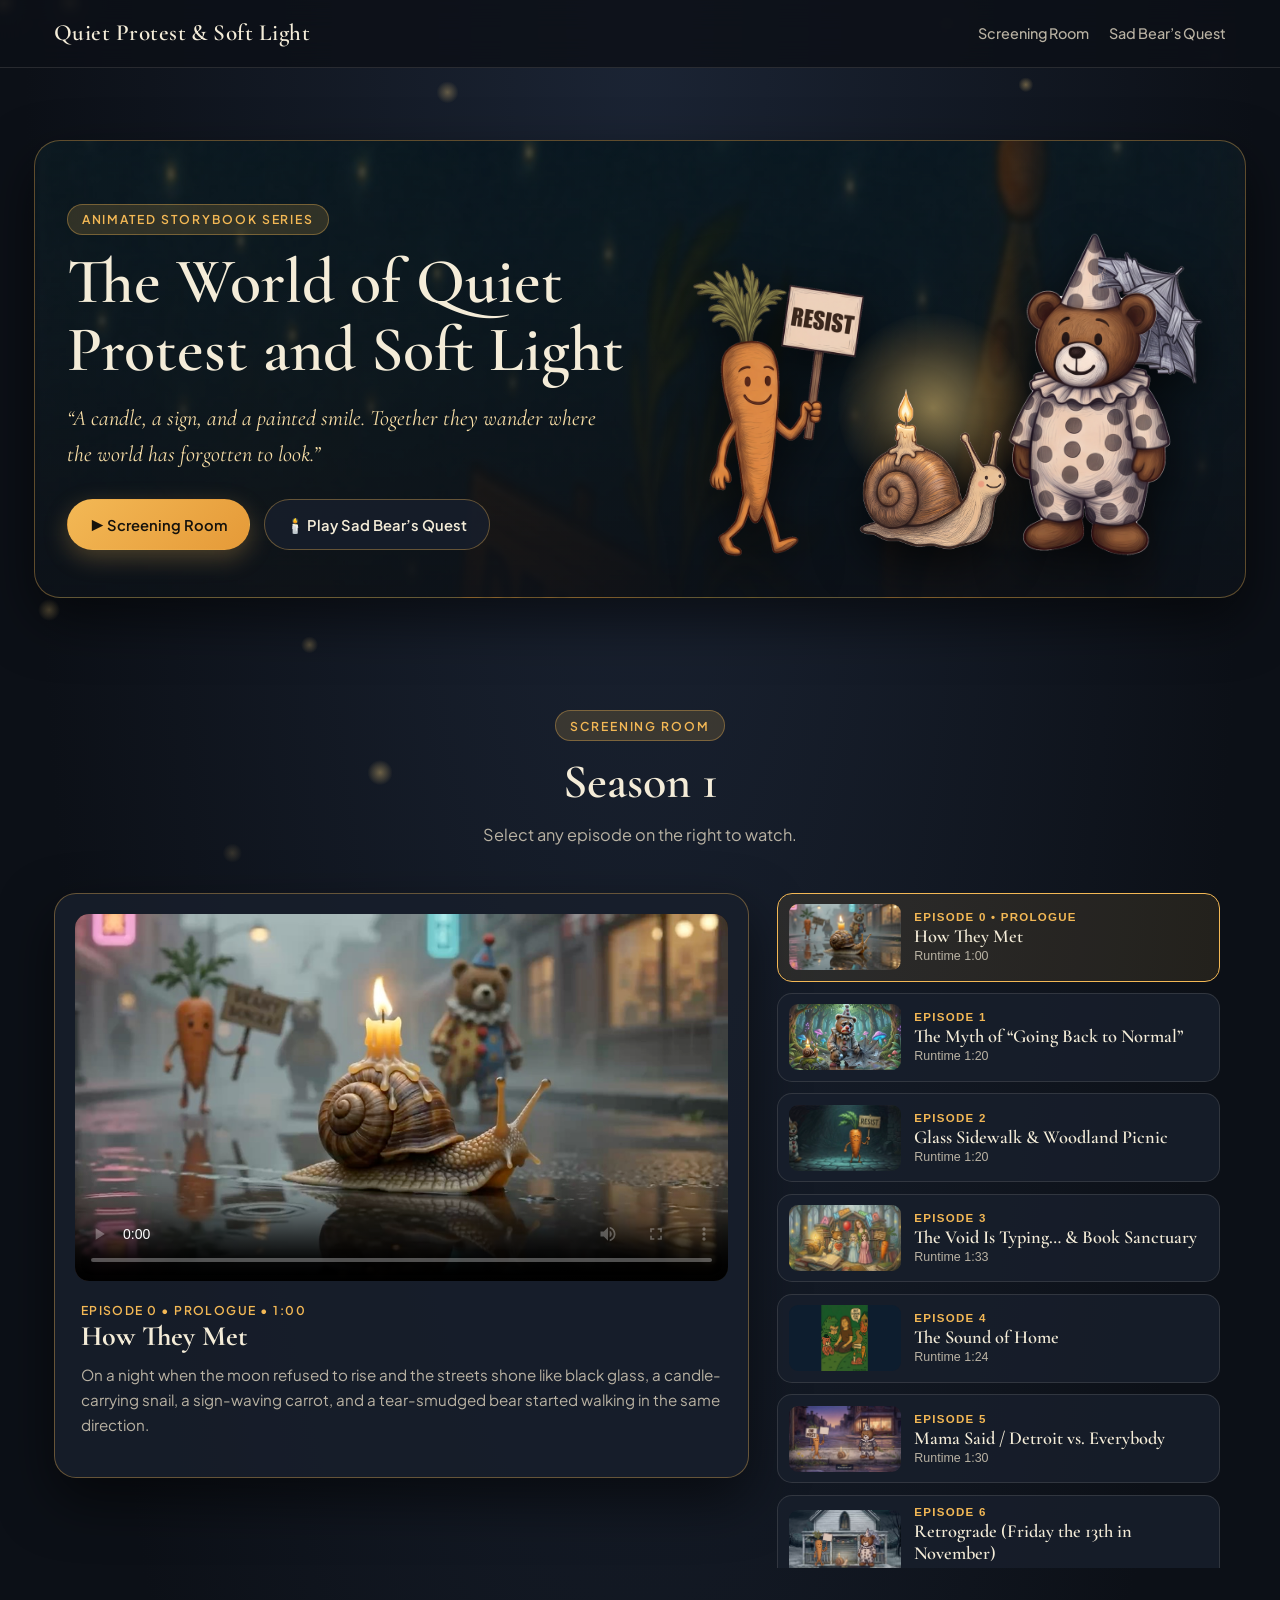
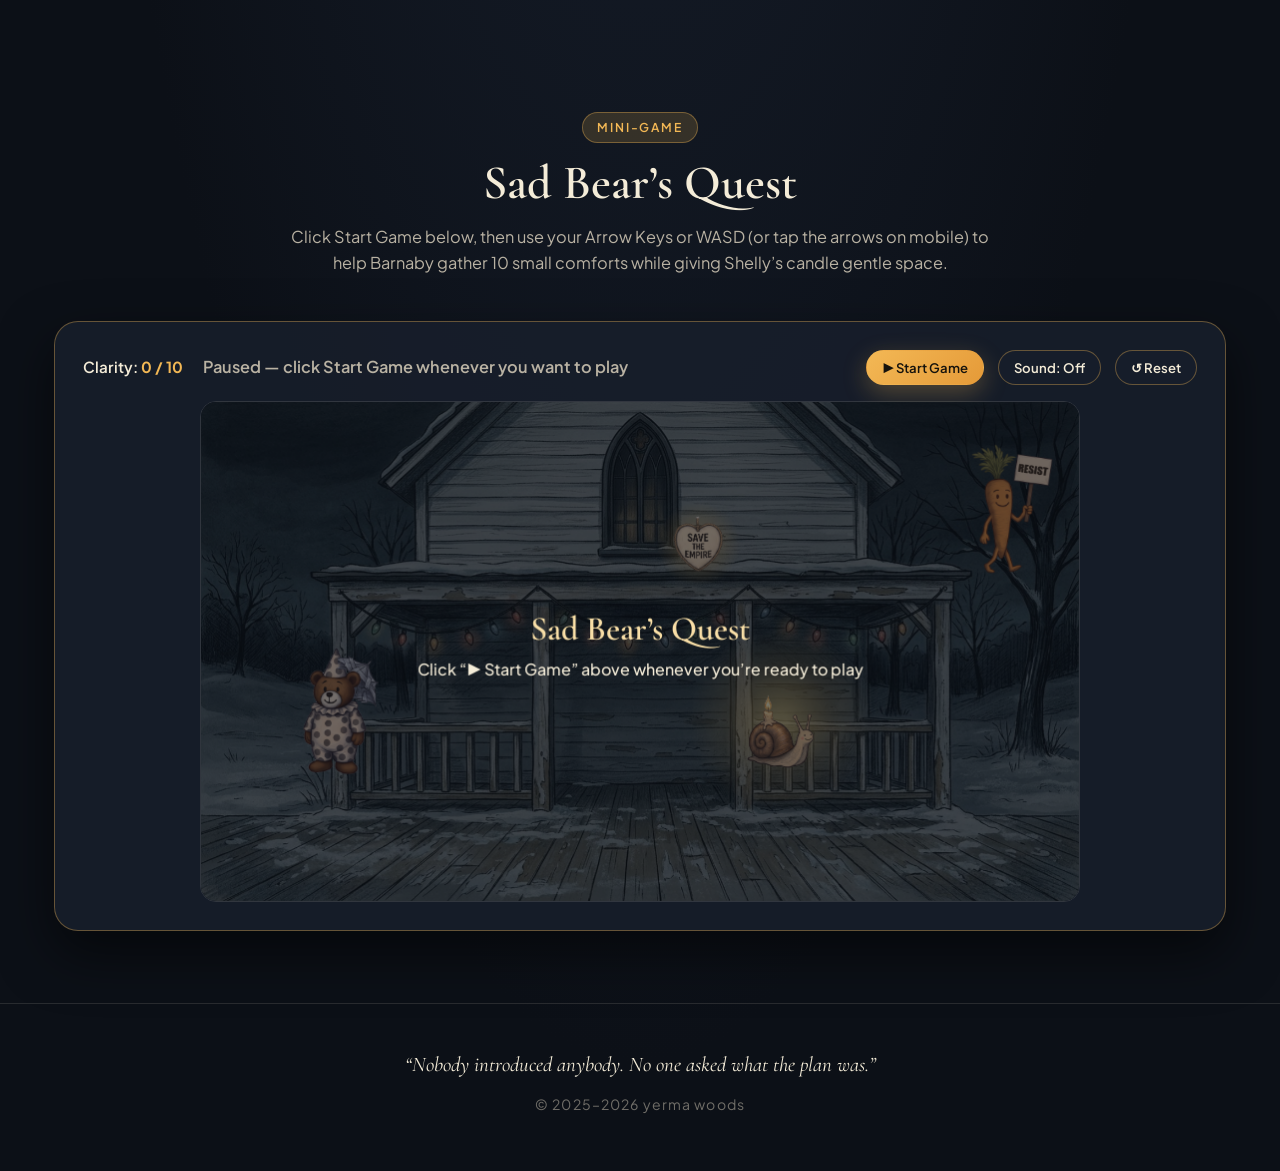
==== commit 393e9718: "Remove prominent BY YERMA WOODS header, use understated lowercase yerma woods footer, and set Carniv" ====
--- a/index.html
+++ b/index.html
@@ -3,9 +3,10 @@
 <head>
   <meta charset="UTF-8">
   <meta name="viewport" content="width=device-width, initial-scale=1.0">
-  <title>The World of Quiet Protest and Soft Light — By Yerma Woods</title>
+  <title>The World of Quiet Protest and Soft Light</title>
+  <meta name="author" content="yerma woods">
   <meta name="description" content="Watch Season 1 of The World of Quiet Protest and Soft Light and play Sad Bear's Quest.">
-  <meta property="og:title" content="The World of Quiet Protest and Soft Light — By Yerma Woods">
+  <meta property="og:title" content="The World of Quiet Protest and Soft Light">
   <meta property="og:description" content="Animated storybook fables featuring Shelly, Crunge, and Barnaby.">
   <meta property="og:type" content="website">
   <meta property="og:url" content="https://quietprotest.org/">
@@ -25,7 +26,6 @@
     <div class="nav-inner">
       <a href="#top" class="brand">
         <span class="brand-title">Quiet Protest &amp; Soft Light</span>
-        <span class="brand-byline">By Yerma Woods</span>
       </a>
       <nav class="nav-links" aria-label="Primary">
         <a href="#watch">Screening Room</a>
@@ -124,7 +124,7 @@
 
   <footer class="site-footer">
     <p class="footer-quote">“Nobody introduced anybody. No one asked what the plan was.”</p>
-    <p>© 2025–2026 Yerma Woods. All rights reserved.</p>
+    <p style="letter-spacing: 0.08em; text-transform: lowercase; opacity: 0.58;">&copy; 2025–2026 yerma woods</p>
   </footer>
 
   <script src="app.js?v=9"></script>
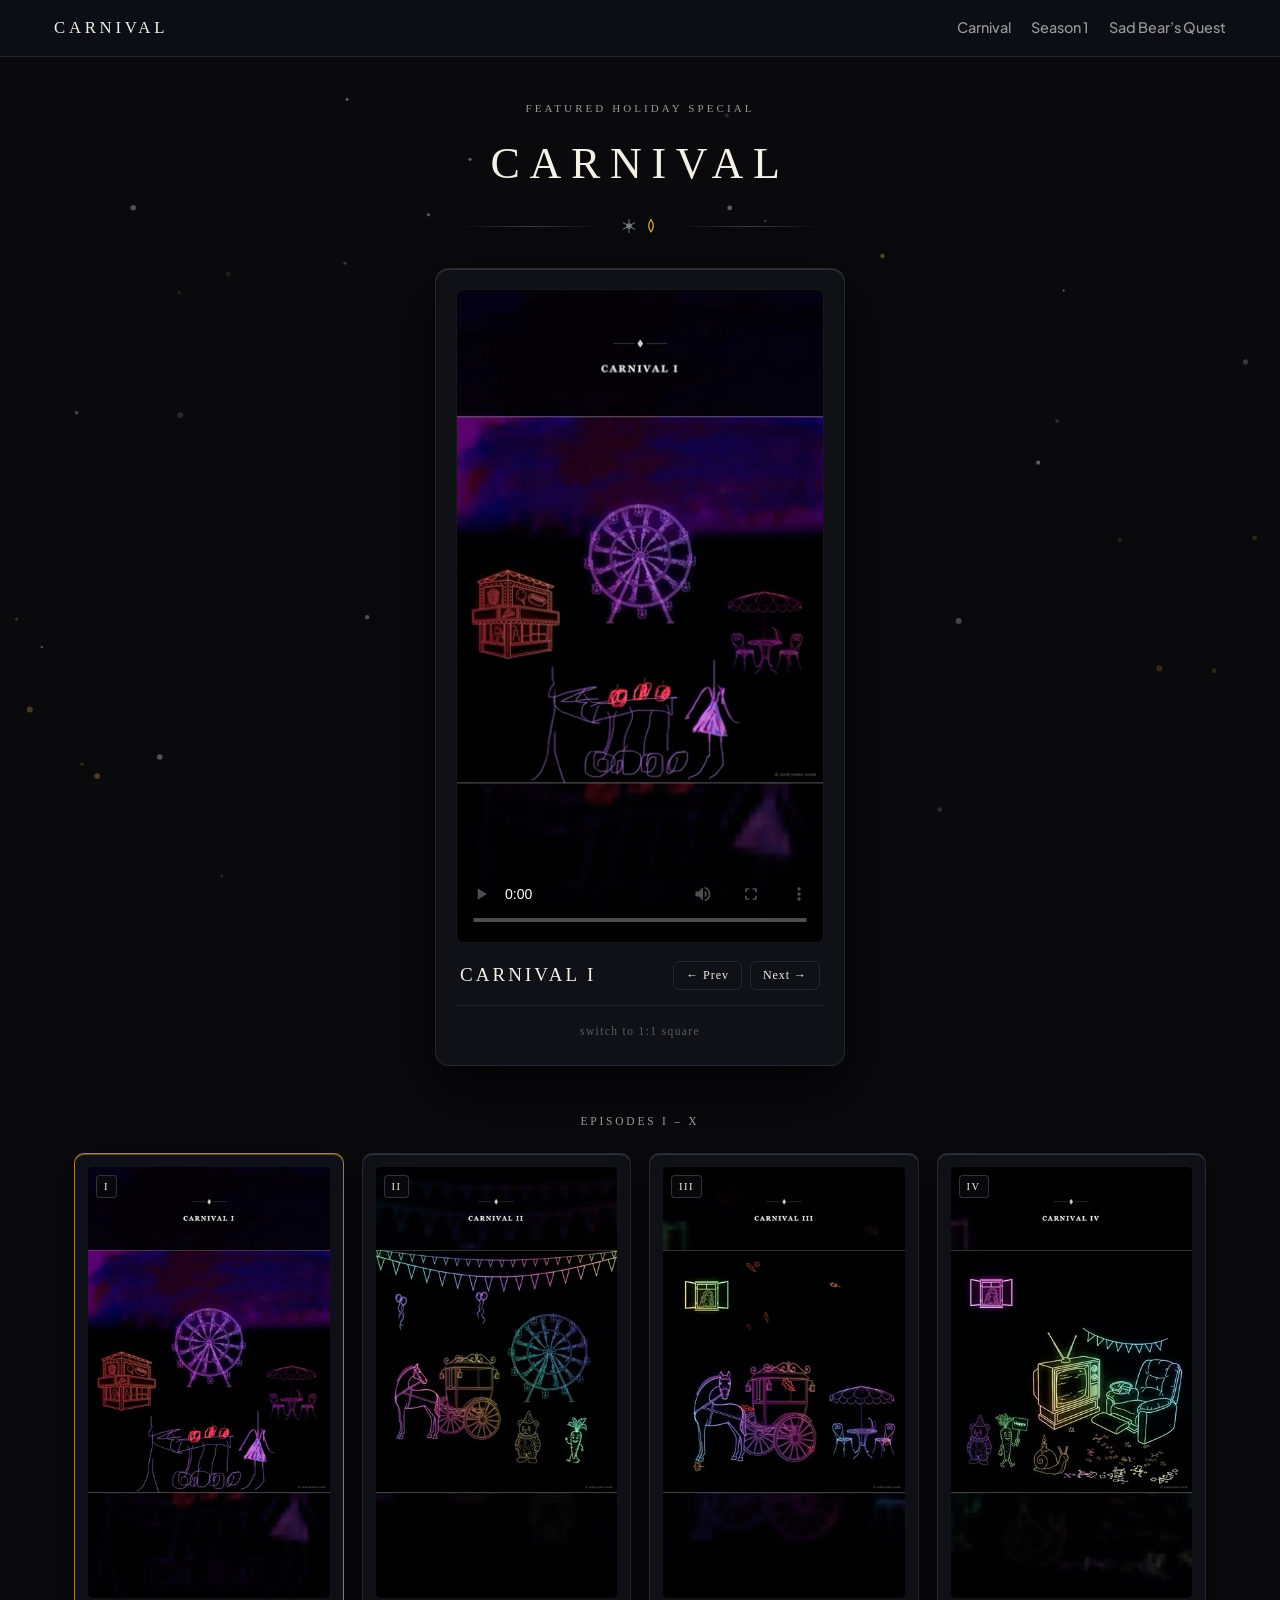
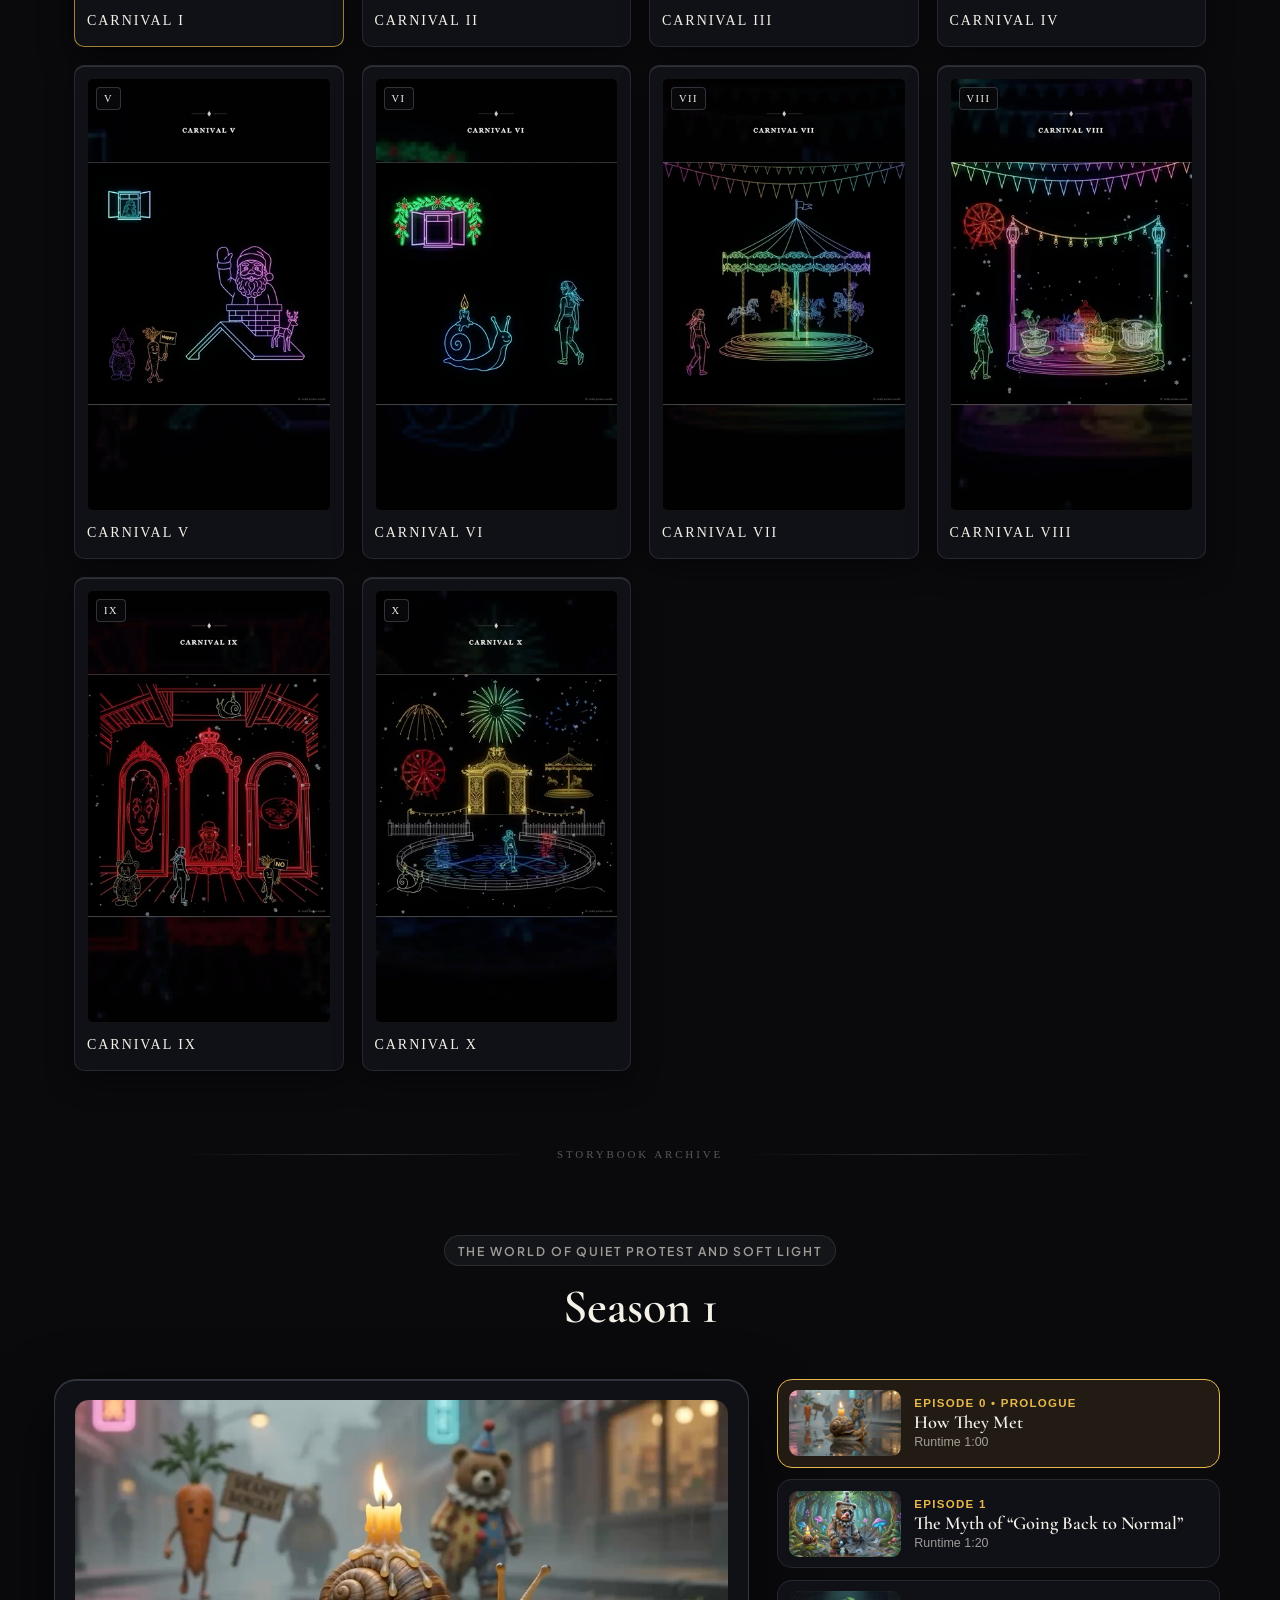
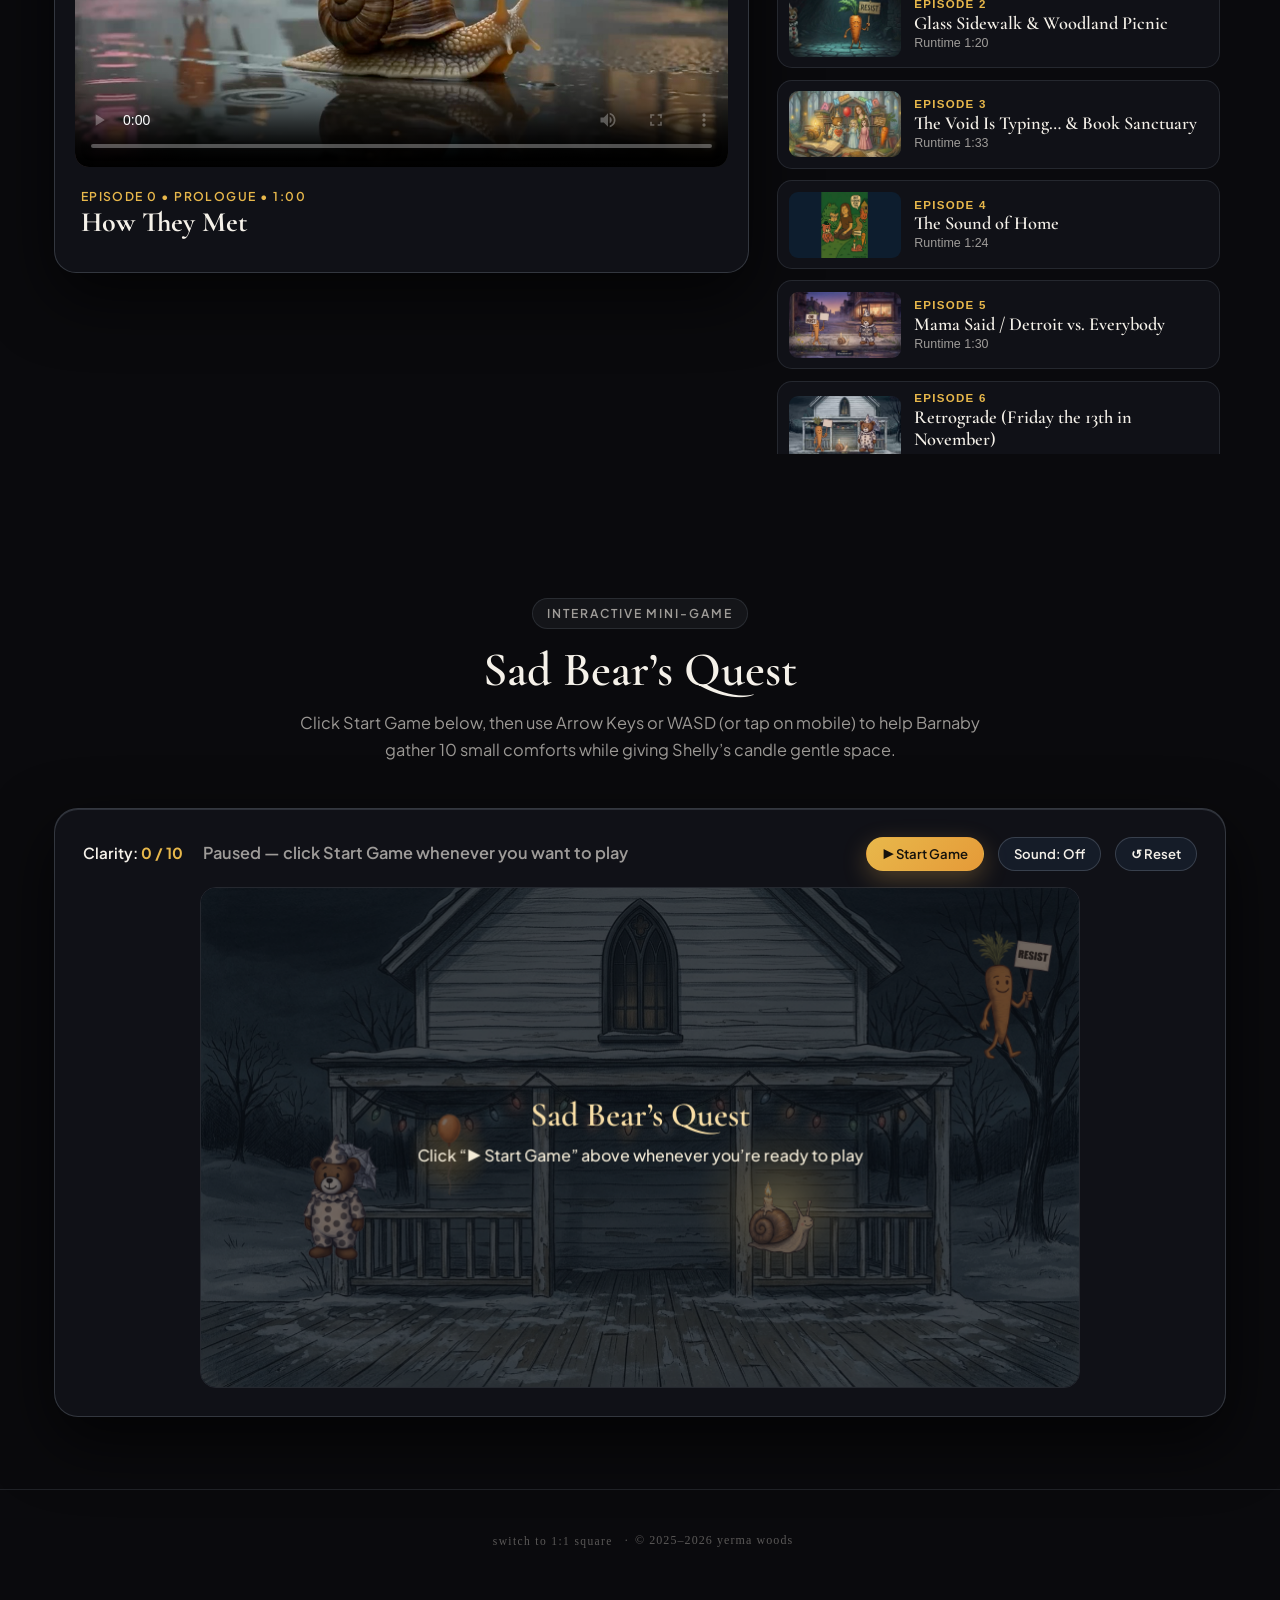
==== commit c147b8ba: "Feature CARNIVAL Screening Room at top of quietprotest.org (Option 1 cohesive dark gallery layout)" ====
--- a/index.html
+++ b/index.html
@@ -3,68 +3,127 @@
 <head>
   <meta charset="UTF-8">
   <meta name="viewport" content="width=device-width, initial-scale=1.0">
-  <title>The World of Quiet Protest and Soft Light</title>
+  <base href="/">
+  <meta name="robots" content="index, follow">
+  <link rel="canonical" href="https://quietprotest.org/">
+  <title>CARNIVAL — Screening Room</title>
   <meta name="author" content="yerma woods">
-  <meta name="description" content="Watch Season 1 of The World of Quiet Protest and Soft Light and play Sad Bear's Quest.">
-  <meta property="og:title" content="The World of Quiet Protest and Soft Light">
-  <meta property="og:description" content="Animated storybook fables featuring Shelly, Crunge, and Barnaby.">
+  <meta name="copyright" content="© 2025–2026 yerma woods">
+  <meta name="description" id="metaDescription" content="CARNIVAL (Episodes I–X) — standalone music-first hollow-line chiaroscuro neon animation series, plus Season 1 of The World of Quiet Protest and Soft Light.">
+  <meta name="keywords" content="yerma woods, Carnival, hollow-line animation, chiaroscuro animation, music-first animation, independent animation, Detroit winter, Quiet Protest">
+  <meta property="og:site_name" content="Screening Room">
+  <meta property="og:title" id="ogTitle" content="CARNIVAL — Screening Room">
+  <meta property="og:description" id="ogDescription" content="CARNIVAL (Episodes I–X) — standalone music-first hollow-line chiaroscuro neon animation series.">
   <meta property="og:type" content="website">
   <meta property="og:url" content="https://quietprotest.org/">
-  <meta property="og:image" content="https://quietprotest.org/assets/posters/ep3.jpg">
-  <link rel="canonical" href="https://quietprotest.org/">
+  <meta property="og:image" id="ogImage" content="https://quietprotest.org/carnival/posters/sq_I.jpg">
   <meta name="twitter:card" content="summary_large_image">
+  <meta name="twitter:title" id="twTitle" content="CARNIVAL — Screening Room">
+  <meta name="twitter:description" id="twDescription" content="CARNIVAL (Episodes I–X) — standalone music-first hollow-line chiaroscuro neon animation series.">
+  <meta name="twitter:image" id="twImage" content="https://quietprotest.org/carnival/posters/sq_I.jpg">
+
+  <script type="application/ld+json">
+  {
+    "@context": "https://schema.org",
+    "@type": "CreativeWorkSeries",
+    "name": "CARNIVAL",
+    "url": "https://quietprotest.org/",
+    "creator": { "@type": "Person", "name": "Yerma Woods" },
+    "copyrightHolder": { "@type": "Person", "name": "Yerma Woods" },
+    "copyrightYear": 2026,
+    "description": "Standalone music-first, beat-synced sparse hollow-line chiaroscuro neon animation series across square and vertical movements.",
+    "hasPart": [
+      { "@type": "VideoObject", "position": 1, "name": "CARNIVAL I", "description": "Fresco Storm Sky, Candied Apples & Closing Candle Holdout", "thumbnailUrl": "https://quietprotest.org/carnival/posters/sq_I.jpg", "contentUrl": "https://quietprotest.org/carnival/videos/carnival_I_9x16_full.mp4", "uploadDate": "2026-11-25", "duration": "PT1M", "creator": { "@type": "Person", "name": "Yerma Woods" } },
+      { "@type": "VideoObject", "position": 2, "name": "CARNIVAL II", "description": "Fairgrounds Ferris Wheel, Concession Midway & Jazz Bandstand", "thumbnailUrl": "https://quietprotest.org/carnival/posters/sq_II.jpg", "contentUrl": "https://quietprotest.org/carnival/videos/carnival_II_9x16_full.mp4", "uploadDate": "2026-11-25", "duration": "PT1M", "creator": { "@type": "Person", "name": "Yerma Woods" } },
+      { "@type": "VideoObject", "position": 3, "name": "CARNIVAL III", "description": "Open Window Bridge, Horse Viewer Turn & Swirling Autumn Leaves", "thumbnailUrl": "https://quietprotest.org/carnival/posters/sq_III.jpg", "contentUrl": "https://quietprotest.org/carnival/videos/carnival_III_9x16_full.mp4", "uploadDate": "2026-11-25", "duration": "PT1M", "creator": { "@type": "Person", "name": "Yerma Woods" } },
+      { "@type": "VideoObject", "position": 4, "name": "CARNIVAL IV", "description": "Foil-Tray Steam, TV Confetti Shower & Autumn-to-Snow Drift", "thumbnailUrl": "https://quietprotest.org/carnival/posters/sq_IV.jpg", "contentUrl": "https://quietprotest.org/carnival/videos/carnival_IV_9x16_full.mp4", "uploadDate": "2026-11-25", "duration": "PT1M", "creator": { "@type": "Person", "name": "Yerma Woods" } },
+      { "@type": "VideoObject", "position": 5, "name": "CARNIVAL V", "description": "Inverted Spinning Christmas Tree, Rooftop Santa & Stoplight", "thumbnailUrl": "https://quietprotest.org/carnival/posters/sq_V.jpg", "contentUrl": "https://quietprotest.org/carnival/videos/carnival_V_9x16_full.mp4", "uploadDate": "2026-11-25", "duration": "PT1M", "creator": { "@type": "Person", "name": "Yerma Woods" } },
+      { "@type": "VideoObject", "position": 6, "name": "CARNIVAL VI", "description": "Whispered Frame Shutter Slam, Holiday Aftermath & Mary's Walk-Out", "thumbnailUrl": "https://quietprotest.org/carnival/posters/sq_VI.jpg", "contentUrl": "https://quietprotest.org/carnival/videos/carnival_VI_9x16_full.mp4", "uploadDate": "2026-11-25", "duration": "PT1M", "creator": { "@type": "Person", "name": "Yerma Woods" } },
+      { "@type": "VideoObject", "position": 7, "name": "CARNIVAL VII", "description": "Match Spark, Midnight 3D Merry-Go-Round & Empty Ghost Horse", "thumbnailUrl": "https://quietprotest.org/carnival/posters/sq_VII.jpg", "contentUrl": "https://quietprotest.org/carnival/videos/carnival_VII_9x16_full.mp4", "uploadDate": "2026-11-25", "duration": "PT1M", "creator": { "@type": "Person", "name": "Yerma Woods" } },
+      { "@type": "VideoObject", "position": 8, "name": "CARNIVAL VIII", "description": "Dual-Axis Spinning Teacups, Snowfall & Molten Ferris Wheel", "thumbnailUrl": "https://quietprotest.org/carnival/posters/sq_VIII.jpg", "contentUrl": "https://quietprotest.org/carnival/videos/carnival_VIII_9x16_full.mp4", "uploadDate": "2026-11-25", "duration": "PT1M", "creator": { "@type": "Person", "name": "Yerma Woods" } },
+      { "@type": "VideoObject", "position": 9, "name": "CARNIVAL IX", "description": "Scary Red Funhouse Discovery, One-Way Cool Blue Reclamation & 1-Beat Glass Drop", "thumbnailUrl": "https://quietprotest.org/carnival/posters/sq_IX.jpg", "contentUrl": "https://quietprotest.org/carnival/videos/carnival_IX_9x16_full.mp4", "uploadDate": "2026-11-25", "duration": "PT1M", "creator": { "@type": "Person", "name": "Yerma Woods" } },
+      { "@type": "VideoObject", "position": 10, "name": "CARNIVAL X", "description": "Skate-Drop Transform, Detroit Winter Rink & Cracked-Ice Cliffhanger", "thumbnailUrl": "https://quietprotest.org/carnival/posters/sq_X.jpg", "contentUrl": "https://quietprotest.org/carnival/videos/carnival_X_9x16_full.mp4", "uploadDate": "2026-11-25", "duration": "PT1M", "creator": { "@type": "Person", "name": "Yerma Woods" } }
+    ]
+  }
+  </script>
 
   <link rel="preconnect" href="https://fonts.googleapis.com">
   <link rel="preconnect" href="https://fonts.gstatic.com" crossorigin>
   <link href="https://fonts.googleapis.com/css2?family=Cormorant+Garamond:ital,wght@0,500;0,600;0,700;1,400;1,600&family=Plus+Jakarta+Sans:wght@400;500;600;700&display=swap" rel="stylesheet">
-  <link rel="stylesheet" href="styles.css?v=4">
+  <link rel="stylesheet" href="styles.css?v=6">
 </head>
-<body>
+<body class="carnival-mode-9x16">
   <canvas id="fireflyCanvas" aria-hidden="true"></canvas>
 
   <header class="site-nav">
     <div class="nav-inner">
-      <a href="#top" class="brand">
-        <span class="brand-title">Quiet Protest &amp; Soft Light</span>
+      <a href="#carnival" class="brand">
+        <span class="brand-title">CARNIVAL</span>
       </a>
       <nav class="nav-links" aria-label="Primary">
-        <a href="#watch">Screening Room</a>
+        <a href="#carnival">Carnival</a>
+        <a href="#watch">Season 1</a>
         <a href="#quest">Sad Bear’s Quest</a>
       </nav>
     </div>
   </header>
 
   <main id="top">
-    <!-- Hero -->
-    <section class="hero">
-      <div class="hero-stage">
-        <div class="hero-copy">
-          <span class="eyebrow">Animated Storybook Series</span>
-          <h1>The World of Quiet Protest and Soft Light</h1>
-          <p class="hero-tagline">“A candle, a sign, and a painted smile. Together they wander where the world has forgotten to look.”</p>
-          <div class="btn-row">
-            <a href="#watch" class="btn btn-primary">▶ Screening Room</a>
-            <a href="#quest" class="btn btn-secondary">🕯️ Play Sad Bear’s Quest</a>
+    <!-- 1. Featured Marquee: CARNIVAL (Episodes I – X) -->
+    <section id="carnival" class="carnival-showcase" aria-label="Carnival Screening Room">
+      <div class="carnival-header">
+        <div class="carnival-eyebrow">Featured Holiday Special</div>
+        <h1 class="carnival-h1">CARNIVAL</h1>
+        <div class="carnival-filigree" aria-hidden="true">
+          <svg width="46" height="20" viewBox="0 0 46 20" fill="none" stroke="currentColor" stroke-width="1.15">
+            <line x1="12" y1="3" x2="12" y2="17"/>
+            <line x1="5.9" y1="6.5" x2="18.1" y2="13.5"/>
+            <line x1="18.1" y1="6.5" x2="5.9" y2="13.5"/>
+            <circle cx="12" cy="10" r="2.2"/>
+            <path d="M34 3.5 C36.8 7.5, 37.5 11.2, 34 15.8 C30.5 11.2, 31.2 7.5, 34 3.5 Z" stroke="#e8b84b"/>
+          </svg>
+        </div>
+      </div>
+
+      <div class="carnival-theater-card vertical-stage" id="carnivalTheaterCard">
+        <div class="carnival-stage-frame">
+          <video
+            id="carnivalPlayer"
+            controls
+            controlsList="nodownload noplaybackrate"
+            disablePictureInPicture
+            playsinline
+            preload="metadata"
+            oncontextmenu="return false;"
+          ></video>
+        </div>
+        <div class="carnival-stage-meta">
+          <div class="carnival-stage-title" id="carnivalStageTitle">CARNIVAL I</div>
+          <div class="carnival-stage-nav">
+            <button class="carnival-nav-btn" id="carnivalPrevBtn" type="button">&larr; Prev</button>
+            <button class="carnival-nav-btn" id="carnivalNextBtn" type="button">Next &rarr;</button>
           </div>
         </div>
-
-        <div class="hero-diorama" aria-label="Crunge, Shelly, and Barnaby">
-          <img class="diorama-char diorama-crunge" src="assets/sprites/crunge-resist.png?v=4" alt="Crunge" draggable="false">
-          <div class="diorama-shelly-wrap">
-            <div class="candle-aura"></div>
-            <img class="diorama-char diorama-shelly" src="assets/sprites/shelly-content.png" alt="Shelly" draggable="false">
-          </div>
-          <img class="diorama-char diorama-barnaby" src="assets/sprites/barnaby-umbrella.png" alt="Barnaby" draggable="false">
+        <div class="carnival-format-foot">
+          <button class="carnival-format-link" id="btnCarnivalFormat" type="button">switch to 1:1 square</button>
         </div>
       </div>
+
+      <div class="carnival-section-label">Episodes I – X</div>
+      <div class="carnival-episode-grid" id="carnivalEpisodeGrid"></div>
     </section>
 
-    <!-- 1. Season 1 Screening Room (Stream Only — No Downloads) -->
-    <section id="watch" class="section">
+    <div class="archive-divider" aria-hidden="true">
+      <span class="archive-divider-line"></span>
+      <span class="archive-divider-label">Storybook Archive</span>
+      <span class="archive-divider-line"></span>
+    </div>
+
+    <!-- 2. Secondary Archive: The World of Quiet Protest and Soft Light — Season 1 -->
+    <section id="watch" class="section archive-section">
       <div class="section-header">
-        <span class="eyebrow">Screening Room</span>
+        <span class="eyebrow">The World of Quiet Protest and Soft Light</span>
         <h2 class="section-title">Season 1</h2>
-        <p class="section-sub">Select any episode on the right to watch.</p>
       </div>
 
       <div class="theater-grid">
@@ -79,20 +138,19 @@
                 <h3 id="playerTitle" class="player-title">How They Met</h3>
               </div>
             </div>
-            <p id="playerDesc" class="player-desc"></p>
           </div>
         </div>
 
-        <div id="episodePlaylist" class="playlist" aria-label="Episode selection"></div>
+        <div id="episodePlaylist" class="playlist" aria-label="Season 1 episode selection"></div>
       </div>
     </section>
 
-    <!-- 2. Sad Bear's Quest Mini-Game -->
-    <section id="quest" class="section">
+    <!-- 3. Sad Bear's Quest Mini-Game -->
+    <section id="quest" class="section archive-section">
       <div class="section-header">
-        <span class="eyebrow">Mini-Game</span>
+        <span class="eyebrow">Interactive Mini-Game</span>
         <h2 class="section-title">Sad Bear’s Quest</h2>
-        <p class="section-sub">Click Start Game below, then use your Arrow Keys or WASD (or tap the arrows on mobile) to help Barnaby gather 10 small comforts while giving Shelly’s candle gentle space.</p>
+        <p class="section-sub">Click Start Game below, then use Arrow Keys or WASD (or tap on mobile) to help Barnaby gather 10 small comforts while giving Shelly’s candle gentle space.</p>
       </div>
 
       <div class="game-shell">
@@ -123,10 +181,13 @@
   </main>
 
   <footer class="site-footer">
-    <p class="footer-quote">“Nobody introduced anybody. No one asked what the plan was.”</p>
-    <p style="letter-spacing: 0.08em; text-transform: lowercase; opacity: 0.58;">&copy; 2025–2026 yerma woods</p>
+    <div class="footer-bottom-row">
+      <button class="carnival-format-link" id="btnFooterCarnivalFormat" type="button">switch to 1:1 square</button>
+      <span aria-hidden="true">&nbsp;&middot;&nbsp;</span>
+      <span class="footer-credit">&copy; 2025–2026 yerma woods</span>
+    </div>
   </footer>
 
-  <script src="app.js?v=9"></script>
+  <script src="app.js?v=10"></script>
 </body>
 </html>
--- a/styles.css
+++ b/styles.css
@@ -1,19 +1,22 @@
 :root {
-  --bg-deep: #0c1017;
-  --bg-mid: #131924;
-  --bg-card: rgba(24, 31, 44, 0.86);
-  --bg-card-hover: rgba(31, 40, 56, 0.95);
-  --parchment: #f4ecd8;
-  --parchment-muted: #b9b2a3;
-  --amber: #f3b855;
-  --amber-soft: rgba(243, 184, 85, 0.16);
-  --amber-glow: rgba(243, 184, 85, 0.42);
+  --bg-deep: #0a0a0d;
+  --bg-mid: #101117;
+  --bg-card: #101117;
+  --bg-card-hover: #151720;
+  --parchment: #f5f1e9;
+  --parchment-muted: rgba(245, 241, 233, 0.62);
+  --faint: rgba(245, 241, 233, 0.34);
+  --frost-rim: rgba(210, 228, 245, 0.16);
+  --frost-border: rgba(210, 228, 245, 0.11);
+  --amber: #e8b84b;
+  --amber-soft: rgba(232, 184, 75, 0.12);
+  --amber-glow: rgba(232, 184, 75, 0.34);
   --terracotta: #d97843;
   --moss: #7ba07b;
-  --border: rgba(244, 236, 216, 0.12);
-  --border-amber: rgba(243, 184, 85, 0.36);
-  --shadow-lg: 0 22px 54px rgba(0, 0, 0, 0.55);
-  --font-serif: 'Cormorant Garamond', Georgia, serif;
+  --border: rgba(210, 228, 245, 0.11);
+  --border-amber: rgba(210, 228, 245, 0.18);
+  --shadow-lg: inset 0 1px 0 rgba(210, 228, 245, 0.15), 0 24px 64px rgba(0, 0, 0, 0.68);
+  --font-serif: Georgia, 'Cormorant Garamond', 'Times New Roman', serif;
   --font-sans: 'Plus Jakarta Sans', -apple-system, BlinkMacSystemFont, sans-serif;
   --font-marker: 'Permanent Marker', 'Caveat', cursive;
 }
@@ -35,13 +38,14 @@
 
 body {
   font-family: var(--font-sans);
-  background: radial-gradient(ellipse at 50% 0%, #1b2434 0%, var(--bg-deep) 68%);
+  background: var(--bg-deep);
   color: var(--parchment);
   line-height: 1.65;
   width: 100%;
   max-width: 100%;
   overflow-x: hidden;
   min-height: 100vh;
+  -webkit-font-smoothing: antialiased;
 }
 
 img, canvas {
@@ -809,21 +813,288 @@
   font-size: 1.25rem;
 }
 
-/* Footer */
+/* Footer & Featured Carnival Marquee */
+body.is-playing #fireflyCanvas {
+  opacity: 0.18;
+}
+
+.brand-title {
+  font-family: Georgia, "Times New Roman", serif;
+  font-size: 1.05rem;
+  font-weight: normal;
+  letter-spacing: 0.22em;
+}
+
+.carnival-showcase {
+  max-width: 1180px;
+  margin: 0 auto;
+  padding: 42px 24px 56px;
+  font-family: Georgia, "Times New Roman", serif;
+}
+
+.carnival-header {
+  text-align: center;
+  margin-bottom: 32px;
+}
+
+.carnival-eyebrow {
+  font-size: 11px;
+  letter-spacing: 0.28em;
+  text-transform: uppercase;
+  color: var(--parchment-muted);
+  margin-bottom: 10px;
+}
+
+.carnival-h1 {
+  font-weight: normal;
+  font-size: clamp(28px, 4.5vw, 44px);
+  letter-spacing: 0.22em;
+  color: var(--parchment);
+  margin-bottom: 4px;
+}
+
+.carnival-filigree {
+  display: flex;
+  align-items: center;
+  justify-content: center;
+  gap: 16px;
+  margin: 16px auto 0;
+  max-width: 360px;
+  color: rgba(210, 228, 245, 0.42);
+}
+
+.carnival-filigree::before,
+.carnival-filigree::after {
+  content: "";
+  flex: 1;
+  height: 1px;
+  background: linear-gradient(90deg, transparent, rgba(210, 228, 245, 0.24), transparent);
+}
+
+.carnival-theater-card {
+  max-width: 680px;
+  margin: 0 auto 46px;
+  background: var(--bg-card);
+  border: 1px solid var(--frost-border);
+  box-shadow: var(--shadow-lg);
+  border-radius: 14px;
+  padding: 20px 20px 22px;
+  transition: max-width 0.28s ease;
+}
+
+.carnival-theater-card.vertical-stage {
+  max-width: 410px;
+}
+
+.carnival-stage-frame {
+  position: relative;
+  width: 100%;
+  aspect-ratio: 1 / 1;
+  background: #050507;
+  border-radius: 8px;
+  overflow: hidden;
+  border: 1px solid rgba(255, 255, 255, 0.07);
+}
+
+.carnival-theater-card.vertical-stage .carnival-stage-frame {
+  aspect-ratio: 9 / 16;
+}
+
+.carnival-stage-frame video {
+  width: 100%;
+  height: 100%;
+  display: block;
+  object-fit: contain;
+  background: #050507;
+}
+
+.carnival-stage-meta {
+  display: flex;
+  justify-content: space-between;
+  align-items: center;
+  gap: 16px;
+  margin-top: 16px;
+  padding: 0 4px;
+}
+
+.carnival-stage-title {
+  font-size: 19px;
+  letter-spacing: 0.16em;
+}
+
+.carnival-stage-nav {
+  display: flex;
+  gap: 8px;
+  flex-shrink: 0;
+}
+
+.carnival-nav-btn {
+  background: transparent;
+  color: var(--parchment);
+  border: 1px solid var(--frost-border);
+  border-radius: 6px;
+  padding: 6px 12px;
+  font-family: inherit;
+  font-size: 12px;
+  letter-spacing: 0.08em;
+  cursor: pointer;
+}
+
+.carnival-nav-btn:hover {
+  border-color: rgba(232, 184, 75, 0.55);
+  color: var(--amber);
+}
+
+.carnival-format-foot {
+  margin-top: 14px;
+  padding-top: 11px;
+  border-top: 1px solid rgba(210, 228, 245, 0.07);
+  text-align: center;
+}
+
+.carnival-format-link {
+  background: none;
+  border: none;
+  color: var(--faint);
+  font-family: Georgia, "Times New Roman", serif;
+  font-size: 11.5px;
+  letter-spacing: 0.12em;
+  text-transform: lowercase;
+  cursor: pointer;
+  padding: 2px 6px;
+  transition: color 0.2s ease;
+}
+
+.carnival-format-link:hover {
+  color: var(--parchment);
+}
+
+.carnival-section-label {
+  text-align: center;
+  font-size: 11.5px;
+  letter-spacing: 0.24em;
+  text-transform: uppercase;
+  color: var(--parchment-muted);
+  margin-bottom: 22px;
+}
+
+.carnival-episode-grid {
+  display: grid;
+  grid-template-columns: repeat(auto-fill, minmax(215px, 1fr));
+  gap: 18px;
+}
+
+.carnival-ep-card {
+  background: var(--bg-card);
+  border: 1px solid var(--frost-border);
+  box-shadow: inset 0 1px 0 var(--frost-rim), 0 10px 28px rgba(0, 0, 0, 0.45);
+  border-radius: 10px;
+  padding: 12px;
+  cursor: pointer;
+  transition: transform 0.18s ease, border-color 0.18s ease;
+}
+
+.carnival-ep-card:hover {
+  transform: translateY(-2px);
+  border-color: rgba(210, 228, 245, 0.32);
+}
+
+.carnival-ep-card.current {
+  border-color: rgba(232, 184, 75, 0.68);
+  box-shadow: inset 0 1px 0 rgba(232, 184, 75, 0.35), 0 12px 32px rgba(0, 0, 0, 0.6);
+}
+
+.carnival-ep-thumb {
+  width: 100%;
+  aspect-ratio: 1 / 1;
+  background: #050507;
+  border-radius: 6px;
+  overflow: hidden;
+  margin-bottom: 10px;
+  position: relative;
+  border: 1px solid rgba(255, 255, 255, 0.05);
+}
+
+body.carnival-mode-9x16 .carnival-ep-thumb {
+  aspect-ratio: 9 / 16;
+}
+
+.carnival-ep-thumb img {
+  width: 100%;
+  height: 100%;
+  object-fit: cover;
+  display: block;
+}
+
+.carnival-ep-badge {
+  position: absolute;
+  top: 8px;
+  left: 8px;
+  background: rgba(10, 10, 13, 0.82);
+  border: 1px solid rgba(210, 228, 245, 0.2);
+  border-radius: 4px;
+  padding: 2px 7px;
+  font-size: 10.5px;
+  letter-spacing: 0.14em;
+  color: var(--parchment);
+}
+
+.carnival-ep-name {
+  font-size: 14px;
+  letter-spacing: 0.14em;
+  margin-bottom: 2px;
+}
+
+.archive-divider {
+  max-width: 980px;
+  margin: 18px auto 0;
+  padding: 0 24px;
+  display: flex;
+  align-items: center;
+  gap: 18px;
+}
+
+.archive-divider-line {
+  flex: 1;
+  height: 1px;
+  background: linear-gradient(90deg, transparent, rgba(210, 228, 245, 0.18), transparent);
+}
+
+.archive-divider-label {
+  font-family: Georgia, "Times New Roman", serif;
+  font-size: 11px;
+  letter-spacing: 0.26em;
+  text-transform: uppercase;
+  color: var(--faint);
+}
+
+.archive-section .eyebrow {
+  color: var(--parchment-muted);
+  background: rgba(210, 228, 245, 0.05);
+  border-color: var(--frost-border);
+}
+
 .site-footer {
   border-top: 1px solid var(--border);
-  padding: 2.8rem 1.5rem 3.4rem;
+  padding: 2.6rem 1.5rem 3.4rem;
   text-align: center;
-  color: var(--parchment-muted);
-  font-size: 0.88rem;
-}
-
-.footer-quote {
-  font-family: var(--font-serif);
-  font-style: italic;
-  font-size: 1.3rem;
-  color: var(--parchment);
-  margin-bottom: 0.65rem;
+  color: var(--faint);
+  font-family: Georgia, "Times New Roman", serif;
+  font-size: 12px;
+  letter-spacing: 0.09em;
+  text-transform: lowercase;
+}
+
+.footer-bottom-row {
+  display: inline-flex;
+  align-items: center;
+  justify-content: center;
+  flex-wrap: wrap;
+  gap: 2px;
+}
+
+.footer-credit {
+  color: var(--faint);
 }
 
 @media (max-width: 960px) {
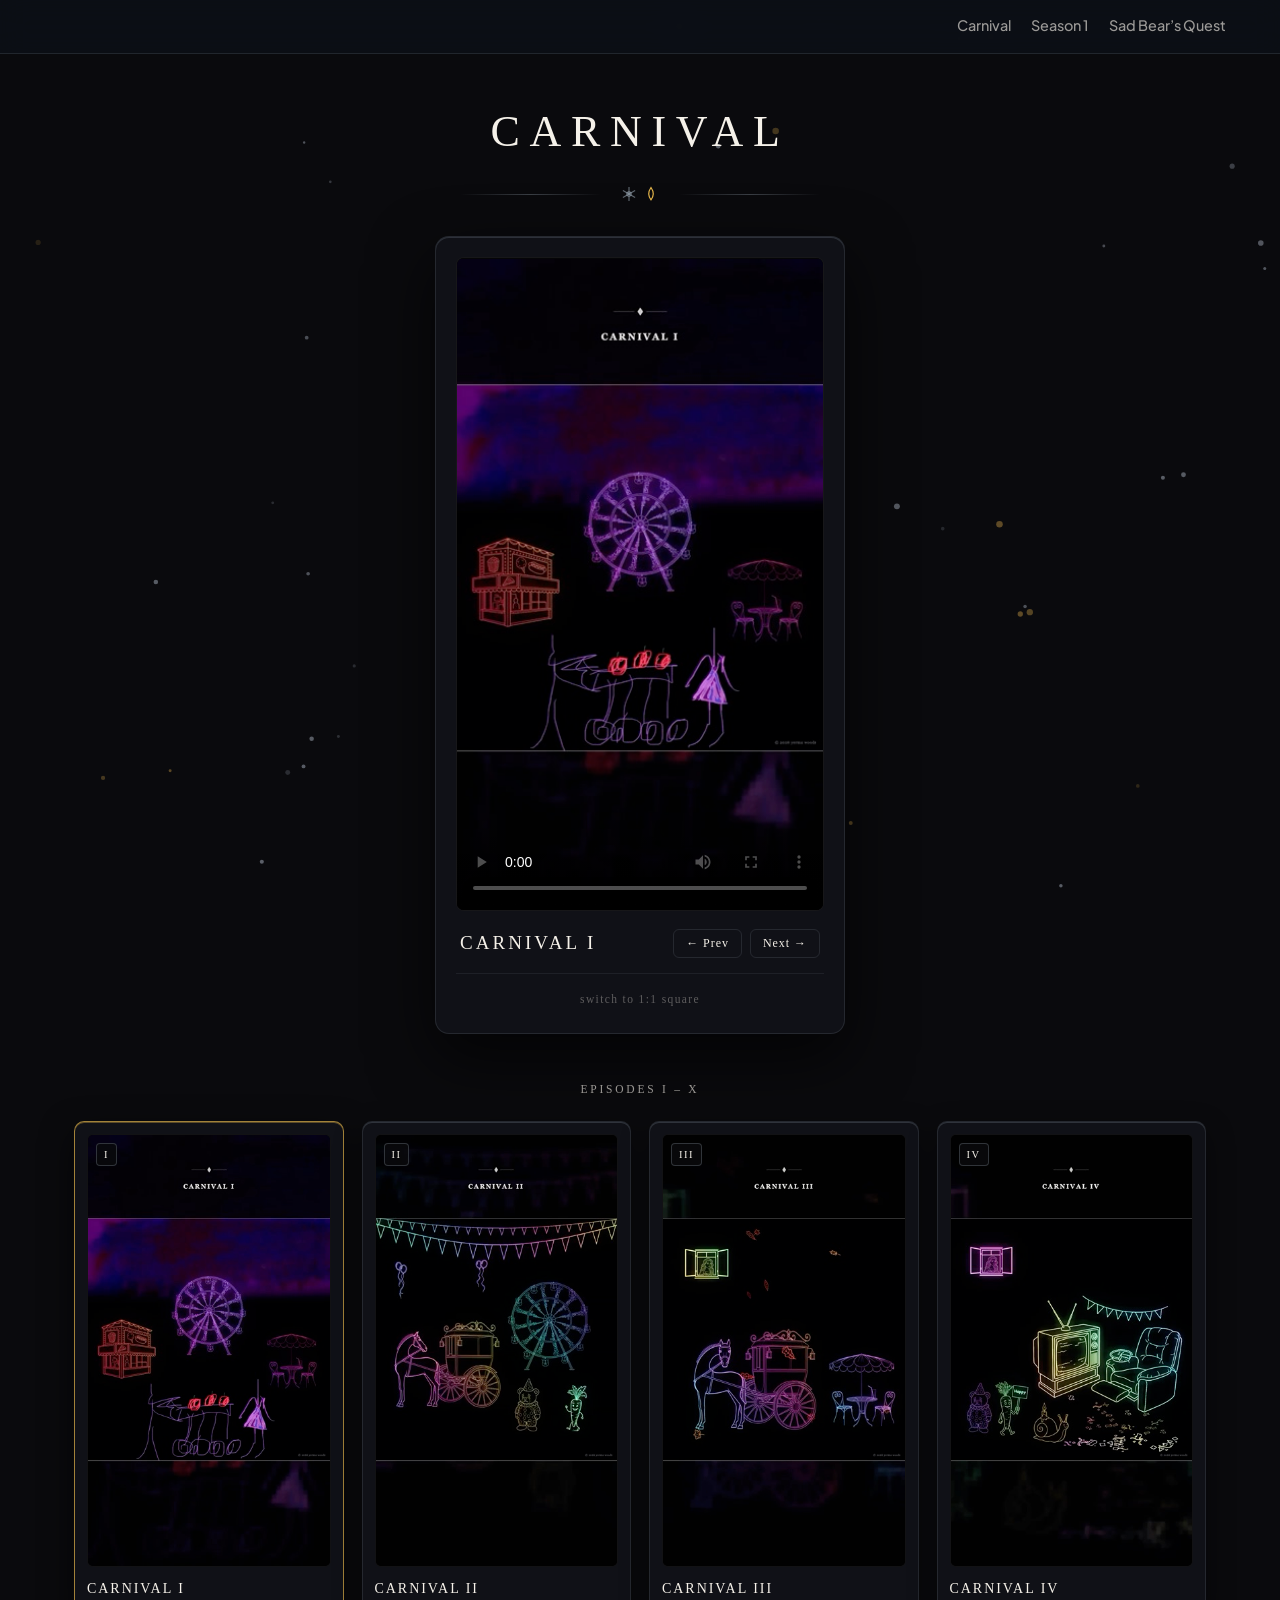
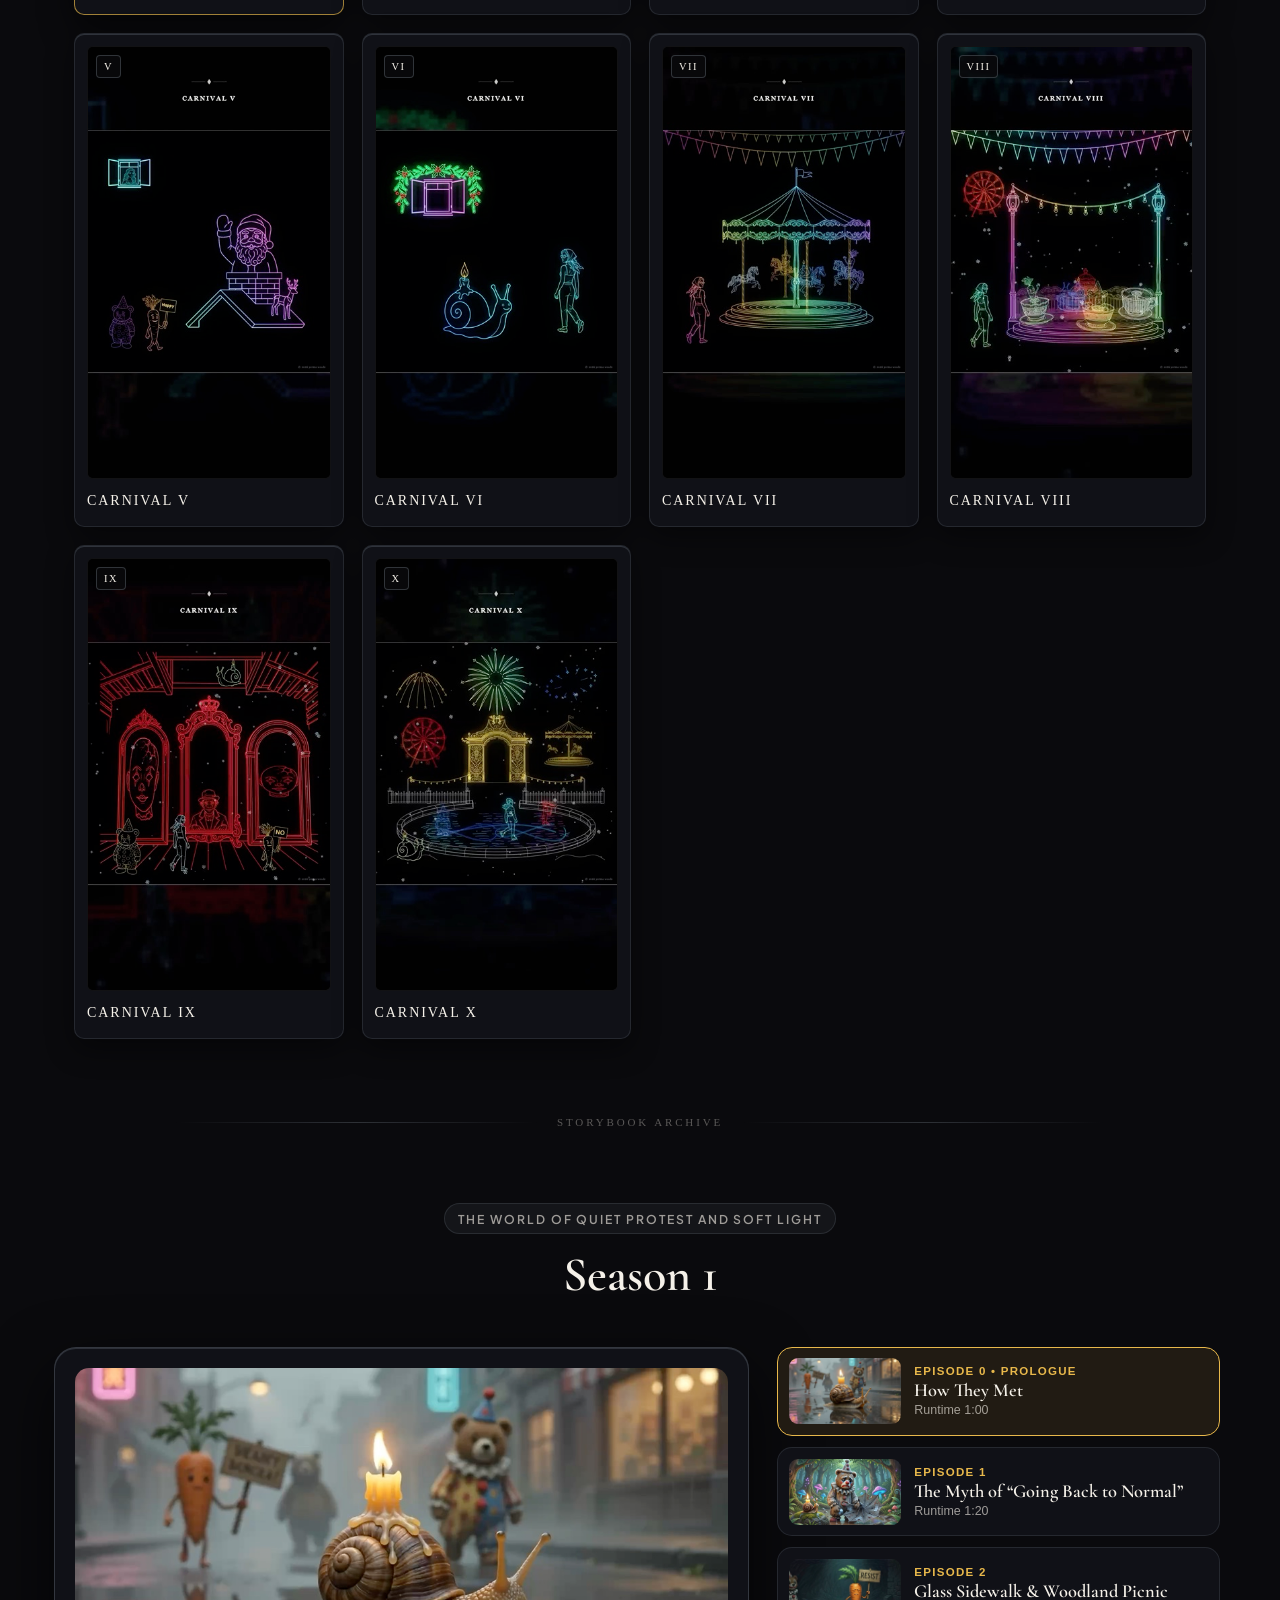
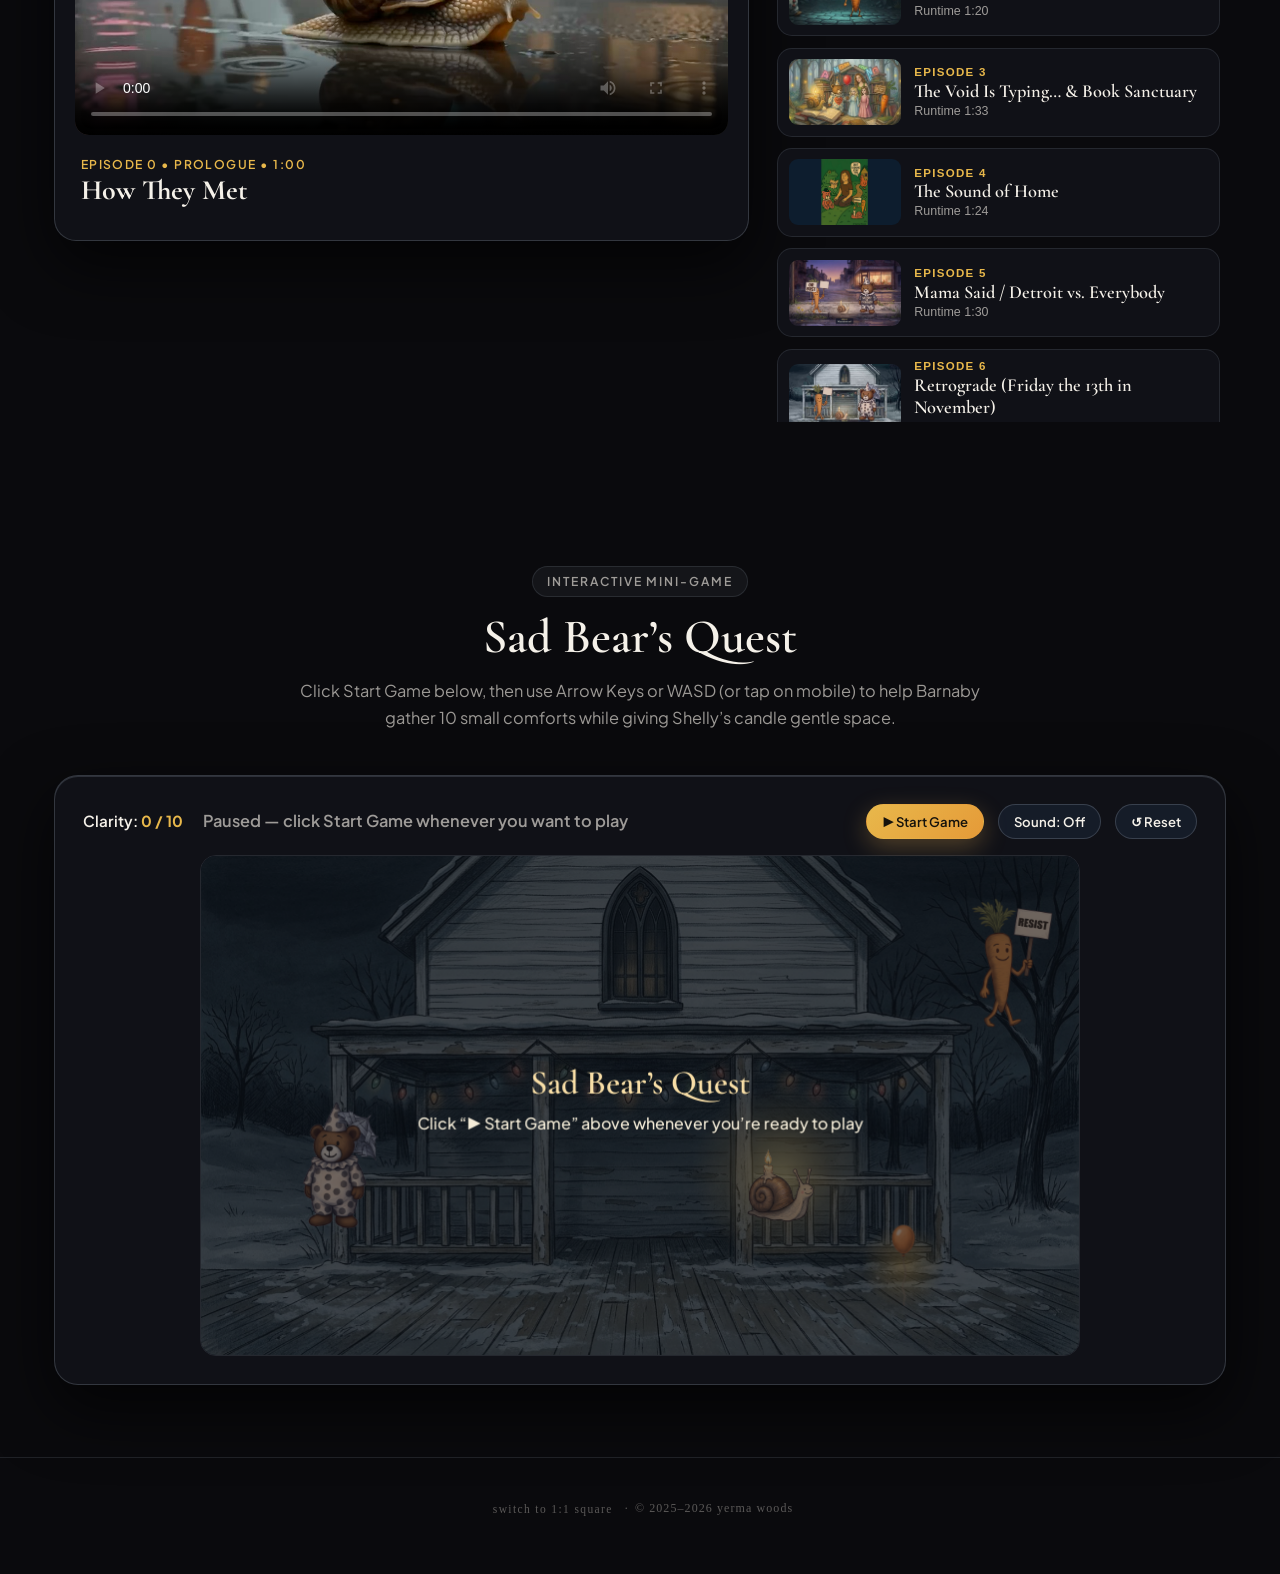
==== commit 934adb20: "Strip eyebrow above CARNIVAL header and deduplicate top nav for minimalist gallery layout" ====
--- a/index.html
+++ b/index.html
@@ -50,16 +50,13 @@
   <link rel="preconnect" href="https://fonts.googleapis.com">
   <link rel="preconnect" href="https://fonts.gstatic.com" crossorigin>
   <link href="https://fonts.googleapis.com/css2?family=Cormorant+Garamond:ital,wght@0,500;0,600;0,700;1,400;1,600&family=Plus+Jakarta+Sans:wght@400;500;600;700&display=swap" rel="stylesheet">
-  <link rel="stylesheet" href="styles.css?v=6">
+  <link rel="stylesheet" href="styles.css?v=7">
 </head>
 <body class="carnival-mode-9x16">
   <canvas id="fireflyCanvas" aria-hidden="true"></canvas>
 
   <header class="site-nav">
-    <div class="nav-inner">
-      <a href="#carnival" class="brand">
-        <span class="brand-title">CARNIVAL</span>
-      </a>
+    <div class="nav-inner nav-inner-minimal">
       <nav class="nav-links" aria-label="Primary">
         <a href="#carnival">Carnival</a>
         <a href="#watch">Season 1</a>
@@ -72,7 +69,6 @@
     <!-- 1. Featured Marquee: CARNIVAL (Episodes I – X) -->
     <section id="carnival" class="carnival-showcase" aria-label="Carnival Screening Room">
       <div class="carnival-header">
-        <div class="carnival-eyebrow">Featured Holiday Special</div>
         <h1 class="carnival-h1">CARNIVAL</h1>
         <div class="carnival-filigree" aria-hidden="true">
           <svg width="46" height="20" viewBox="0 0 46 20" fill="none" stroke="currentColor" stroke-width="1.15">
--- a/styles.css
+++ b/styles.css
@@ -825,6 +825,10 @@
   letter-spacing: 0.22em;
 }
 
+.nav-inner-minimal {
+  justify-content: flex-end;
+}
+
 .carnival-showcase {
   max-width: 1180px;
   margin: 0 auto;
